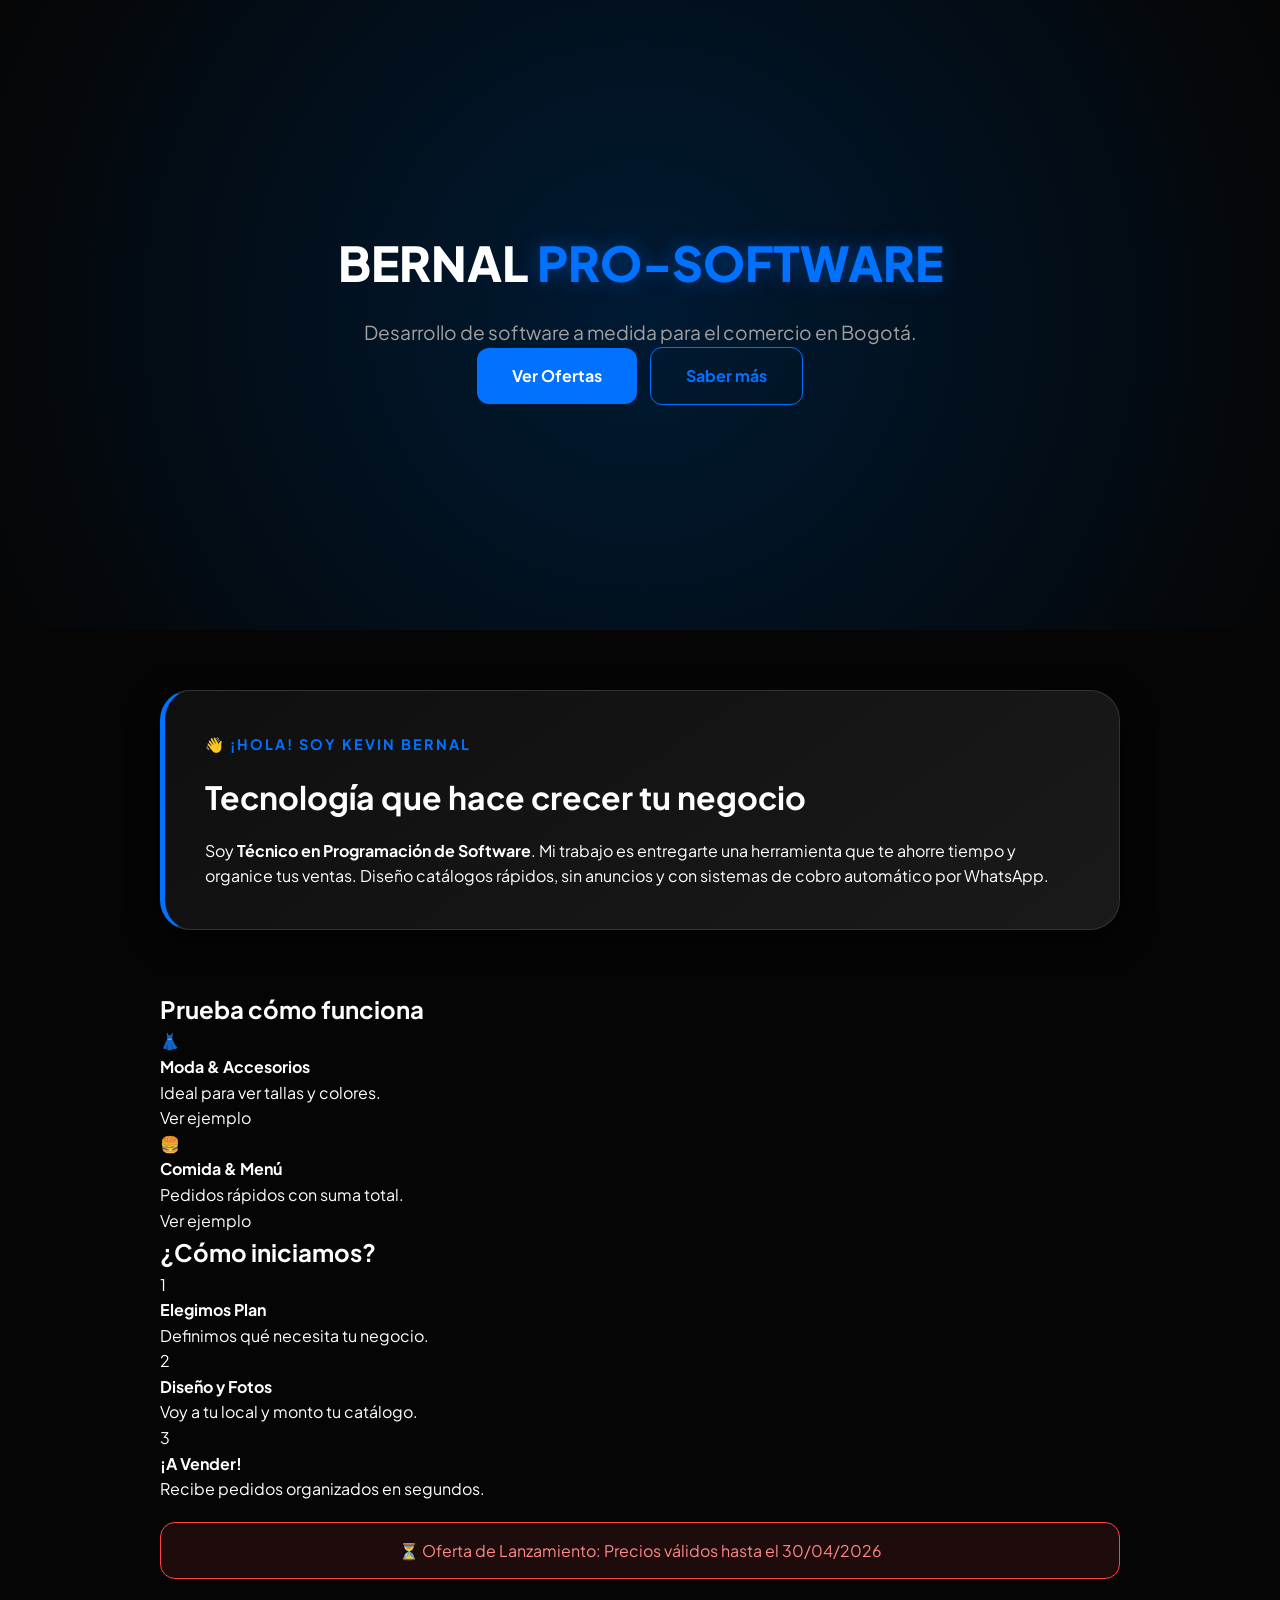
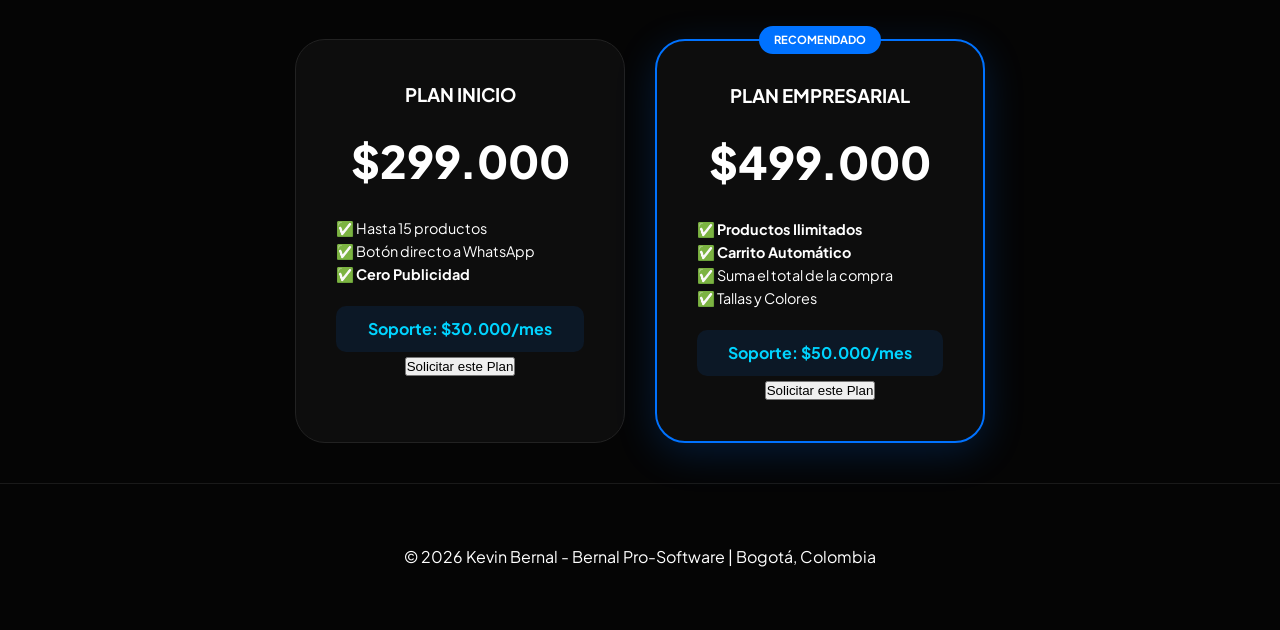
==== index.html @ 5068b63e "Update index.html" ====
<!DOCTYPE html>
<html lang="es">
<head>
    <meta charset="UTF-8">
    <meta name="viewport" content="width=device-width, initial-scale=1.0">
    <title>Bernal Pro-Software | Catálogos Digitales Profesionales</title>
    <link rel="stylesheet" href="style.css">
    <link href="https://fonts.googleapis.com/css2?family=Plus+Jakarta+Sans:wght@400;600;800&display=swap" rel="stylesheet">
</head>
<body>

    <header>
        <div class="container">
            <h1 class="logo">BERNAL <span>PRO-SOFTWARE</span></h1>
            <p class="tagline">Desarrollo de software a medida para el comercio en Bogotá.</p>
            <div class="hero-btns">
                <a href="#planes" class="btn-primary">Ver Ofertas</a>
                <a href="#perfil-profesional" class="btn-secondary">Saber más</a>
            </div>
        </div>
    </header>

    <section id="perfil-profesional">
        <div class="container">
            <div class="perfil-card">
                <div class="perfil-info">
                    <span class="saludo">👋 ¡Hola! Soy Kevin Bernal</span>
                    <h2>Tecnología que hace crecer tu negocio</h2>
                    <p>Soy <strong>Técnico en Programación de Software</strong>. Mi trabajo es entregarte una herramienta que te ahorre tiempo y organice tus ventas. Diseño catálogos rápidos, sin anuncios y con sistemas de cobro automático por WhatsApp.</p>
                </div>
            </div>
        </div>
    </section>

    <section id="demos">
        <div class="container">
            <h2 class="titulo-seccion">Prueba cómo funciona</h2>
            <div class="grid-demos">
                <div class="demo-card">
                    <div class="demo-img">👗</div>
                    <h4>Moda & Accesorios</h4>
                    <p>Ideal para ver tallas y colores.</p>
                    <span class="btn-demo">Ver ejemplo</span>
                </div>
                <div class="demo-card">
                    <div class="demo-img">🍔</div>
                    <h4>Comida & Menú</h4>
                    <p>Pedidos rápidos con suma total.</p>
                    <span class="btn-demo">Ver ejemplo</span>
                </div>
            </div>
        </div>
    </section>

    <section id="proceso">
        <div class="container">
            <h2 class="titulo-seccion">¿Cómo iniciamos?</h2>
            <div class="pasos-container">
                <div class="paso">
                    <span class="num">1</span>
                    <h4>Elegimos Plan</h4>
                    <p>Definimos qué necesita tu negocio.</p>
                </div>
                <div class="paso">
                    <span class="num">2</span>
                    <h4>Diseño y Fotos</h4>
                    <p>Voy a tu local y monto tu catálogo.</p>
                </div>
                <div class="paso">
                    <span class="num">3</span>
                    <h4>¡A Vender!</h4>
                    <p>Recibe pedidos organizados en segundos.</p>
                </div>
            </div>
        </div>
    </section>

    <section id="planes">
        <div class="container">
            <div class="banner-urgencia">⏳ Oferta de Lanzamiento: Precios válidos hasta el 30/04/2026</div>
            <div class="grid-precios">
                <div class="card-precio">
                    <h3>PLAN INICIO</h3>
                    <div class="monto">$299.000</div>
                    <ul class="check-list">
                        <li>✅ Hasta 15 productos</li>
                        <li>✅ Botón directo a WhatsApp</li>
                        <li>✅ <b>Cero Publicidad</b></li>
                    </ul>
                    <div class="mantenimiento">Soporte: $30.000/mes</div>
                    <button class="btn-comprar" onclick="abrirModal('PLAN INICIO')">Solicitar este Plan</button>
                </div>

                <div class="card-precio destacado">
                    <div class="tag-pro">RECOMENDADO</div>
                    <h3>PLAN EMPRESARIAL</h3>
                    <div class="monto">$499.000</div>
                    <ul class="check-list">
                        <li>✅ <b>Productos Ilimitados</b></li>
                        <li>✅ <b>Carrito Automático</b></li>
                        <li>✅ Suma el total de la compra</li>
                        <li>✅ Tallas y Colores</li>
                    </ul>
                    <div class="mantenimiento">Soporte: $50.000/mes</div>
                    <button class="btn-comprar" onclick="abrirModal('PLAN EMPRESARIAL')">Solicitar este Plan</button>
                </div>
            </div>
        </div>
    </section>

    <div id="modalContacto" class="modal">
        <div class="modal-content">
            <span class="close" onclick="cerrarModal()">&times;</span>
            <h3>¡Excelente elección!</h3>
            <p>Déjanos tu nombre para saludarte:</p>
            <input type="text" id="nombreCliente" placeholder="Tu nombre" required>
            <input type="hidden" id="planElegido">
            <button class="btn-enviar" onclick="enviarWhatsApp()">Hablar con Kevin ✅</button>
        </div>
    </div>

    <footer>
        <div class="container">
            <p>© 2026 Kevin Bernal - Bernal Pro-Software | Bogotá, Colombia</p>
        </div>
    </footer>

    <script src="script.js"></script>
</body>
</html>
---- style.css ----
:root {
    --negro: #050505;
    --gris-fondo: #0d0d0d;
    --azul-pro: #0072ff;
    --azul-brillo: #00d4ff;
    --verde-ws: #25D366;
    --blanco: #ffffff;
    --gris-txt: #a0a0a0;
}

* { margin: 0; padding: 0; box-sizing: border-box; scroll-behavior: smooth; }
body { font-family: 'Plus Jakarta Sans', sans-serif; background: var(--negro); color: var(--blanco); line-height: 1.6; }
.container { max-width: 1000px; margin: 0 auto; padding: 0 20px; }

header { height: 70vh; display: flex; align-items: center; justify-content: center; text-align: center; background: radial-gradient(circle at center, #001a33 0%, #050505 100%); }
.logo { font-size: 3rem; font-weight: 800; }
.logo span { color: var(--azul-pro); text-shadow: 0 0 20px rgba(0, 114, 255, 0.4); }
.tagline { font-size: 1.2rem; color: var(--gris-txt); margin-top: 15px; }

/* SECCIÓN PERFIL PERSONAL */
#perfil-profesional { padding: 60px 0; }
.perfil-card { 
    background: linear-gradient(145deg, #0f0f0f, #1a1a1a);
    padding: 40px;
    border-radius: 30px;
    border: 1px solid #333;
    box-shadow: 0 10px 30px rgba(0,0,0,0.5);
    border-left: 5px solid var(--azul-pro);
}
.saludo { color: var(--azul-pro); font-weight: bold; font-size: 0.9rem; letter-spacing: 2px; text-transform: uppercase; }
.perfil-info h2 { font-size: 2rem; margin: 15px 0; }
.p-destacado { margin-top: 20px; color: var(--azul-brillo); font-weight: 600; }

/* BANNER URGENCIA */
.banner-urgencia { background: rgba(255, 68, 68, 0.1); border: 1px solid #ff4444; padding: 15px; border-radius: 15px; text-align: center; color: #ff8888; margin: 20px 0; }

/* BOTONES Y PLANES */
.btn-primary { background: var(--azul-pro); color: white; padding: 15px 35px; border-radius: 12px; text-decoration: none; font-weight: bold; display: inline-block; transition: 0.3s; }
.btn-secondary { border: 1px solid var(--azul-pro); color: var(--azul-pro); padding: 15px 35px; border-radius: 12px; text-decoration: none; font-weight: bold; display: inline-block; transition: 0.3s; margin-left: 10px; }

.grid-precios { display: flex; flex-wrap: wrap; justify-content: center; gap: 30px; padding: 40px 0; }
.card-precio { background: var(--gris-fondo); padding: 40px; border-radius: 30px; width: 330px; border: 1px solid #222; text-align: center; position: relative; }
.destacado { border: 2px solid var(--azul-pro); box-shadow: 0 10px 40px rgba(0, 114, 255, 0.2); transform: scale(1.05); }
.tag-pro { position: absolute; top: -15px; left: 50%; transform: translateX(-50%); background: var(--azul-pro); padding: 5px 15px; border-radius: 20px; font-weight: bold; font-size: 0.7rem; }
.monto { font-size: 2.8rem; font-weight: 800; margin: 15px 0; }
.check-list { list-style: none; text-align: left; margin: 20px 0; font-size: 0.9rem; }
.mantenimiento { background: rgba(0, 114, 255, 0.1); padding: 10px; border-radius: 10px; color: var(--azul-brillo); font-weight: bold; }

/* MODAL */
.modal { display: none; position: fixed; z-index: 999; left: 0; top: 0; width: 100%; height: 100%; background: rgba(0,0,0,0.9); backdrop-filter: blur(5px); }
.modal-content { background: #111; margin: 15% auto; padding: 35px; border: 1px solid var(--azul-pro); border-radius: 25px; width: 90%; max-width: 400px; text-align: center; position: relative; }
.close { position: absolute; right: 20px; top: 10px; font-size: 28px; color: #555; cursor: pointer; }
#nombreCliente { width: 100%; padding: 15px; margin: 20px 0; border-radius: 10px; border: 1px solid #333; background: #000; color: #fff; }
.btn-enviar { background: var(--verde-ws); color: white; border: none; padding: 15px; border-radius: 10px; font-weight: bold; width: 100%; cursor: pointer; }

/* OTROS */
.foto-box { background: #111; padding: 40px; border-radius: 30px; border: 1px solid var(--verde-ws); text-align: center; }
.precio-foto strong { color: var(--verde-ws); font-size: 2rem; }
footer { padding: 60px 0; text-align: center; border-top: 1px solid #1a1a1a; }
.copy { margin-top: 20px; color: #333; font-size: 0.8rem; }

@media (max-width: 768px) { .grid-precios { flex-direction: column; } .btn-secondary { margin-left: 0; margin-top: 10px; } }
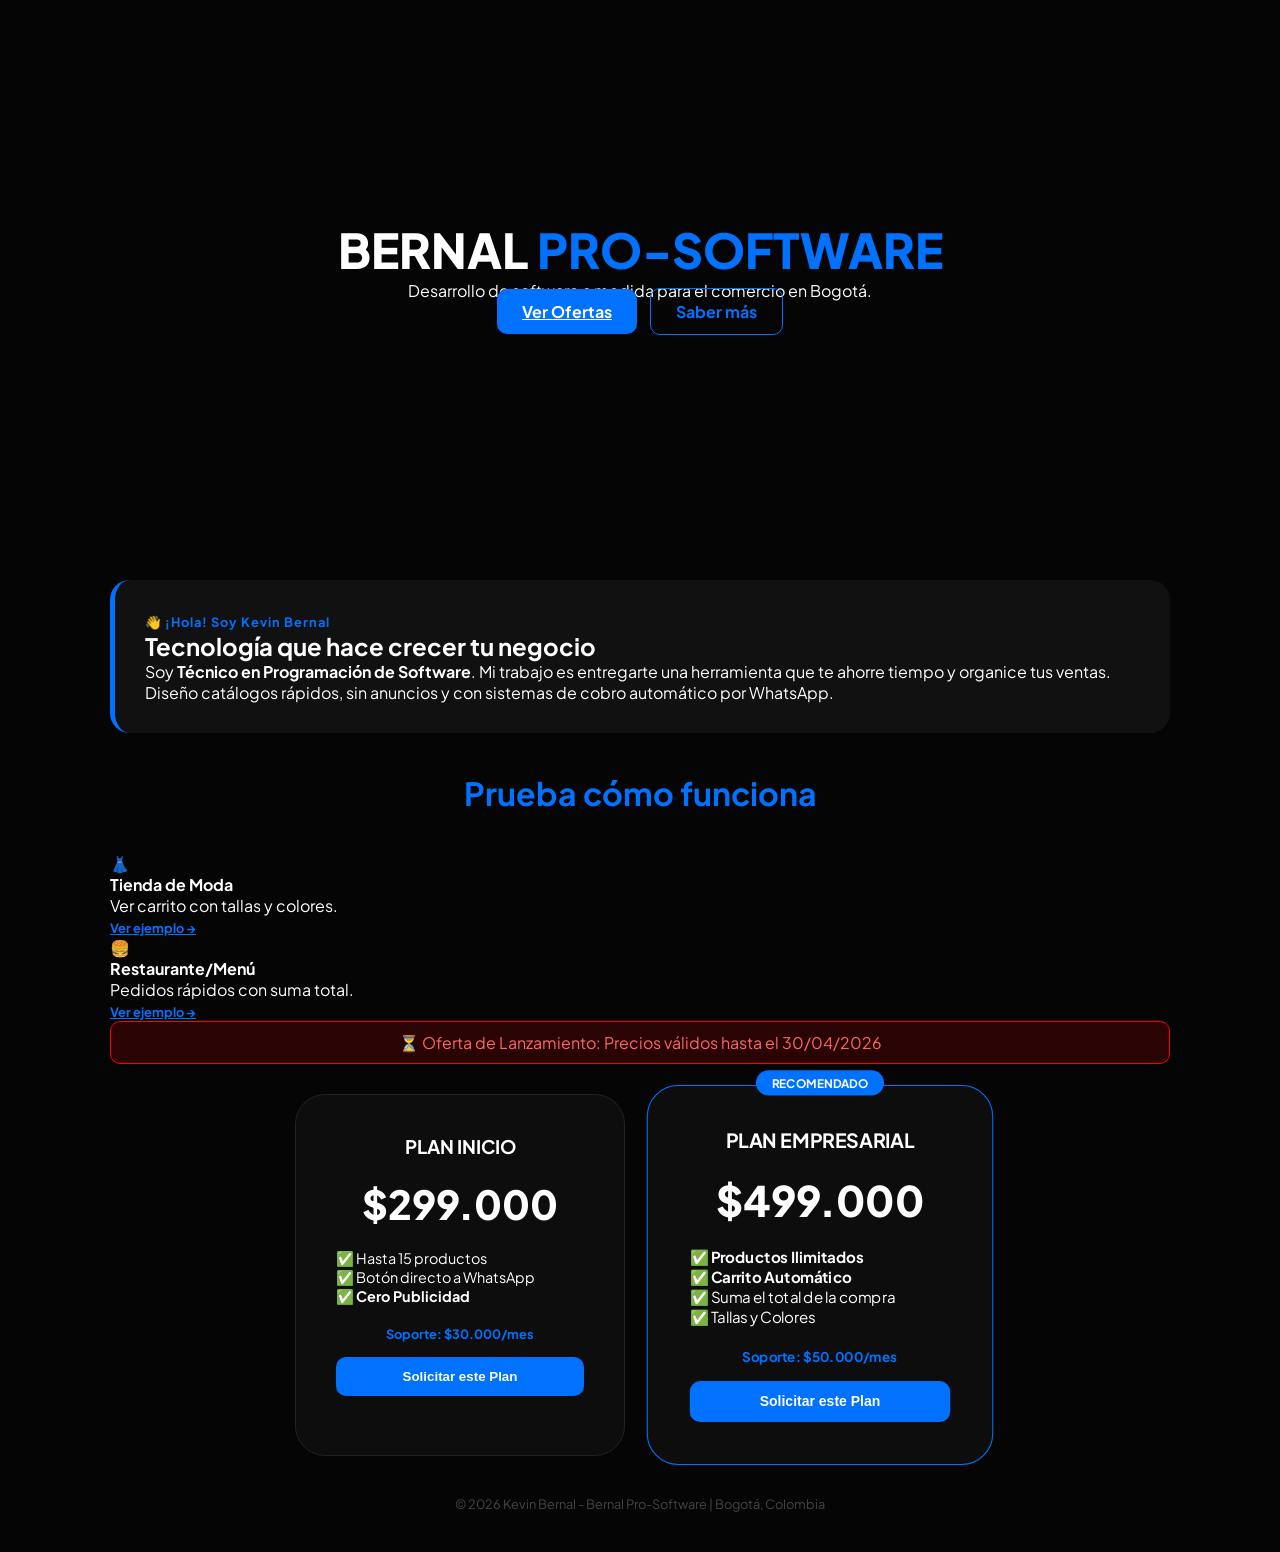
==== commit 854f9e6e: "Update index.html" ====
--- a/index.html
+++ b/index.html
@@ -32,44 +32,21 @@
         </div>
     </section>
 
-    <section id="demos">
+    <section id="ejemplos">
         <div class="container">
             <h2 class="titulo-seccion">Prueba cómo funciona</h2>
-            <div class="grid-demos">
-                <div class="demo-card">
-                    <div class="demo-img">👗</div>
-                    <h4>Moda & Accesorios</h4>
-                    <p>Ideal para ver tallas y colores.</p>
-                    <span class="btn-demo">Ver ejemplo</span>
+            <div class="grid-ejemplos">
+                <div class="ejemplo-card">
+                    <div class="ejemplo-icono">👗</div>
+                    <h4>Tienda de Moda</h4>
+                    <p>Ver carrito con tallas y colores.</p>
+                    <a href="#" class="btn-demo">Ver ejemplo →</a>
                 </div>
-                <div class="demo-card">
-                    <div class="demo-img">🍔</div>
-                    <h4>Comida & Menú</h4>
+                <div class="ejemplo-card">
+                    <div class="ejemplo-icono">🍔</div>
+                    <h4>Restaurante/Menú</h4>
                     <p>Pedidos rápidos con suma total.</p>
-                    <span class="btn-demo">Ver ejemplo</span>
-                </div>
-            </div>
-        </div>
-    </section>
-
-    <section id="proceso">
-        <div class="container">
-            <h2 class="titulo-seccion">¿Cómo iniciamos?</h2>
-            <div class="pasos-container">
-                <div class="paso">
-                    <span class="num">1</span>
-                    <h4>Elegimos Plan</h4>
-                    <p>Definimos qué necesita tu negocio.</p>
-                </div>
-                <div class="paso">
-                    <span class="num">2</span>
-                    <h4>Diseño y Fotos</h4>
-                    <p>Voy a tu local y monto tu catálogo.</p>
-                </div>
-                <div class="paso">
-                    <span class="num">3</span>
-                    <h4>¡A Vender!</h4>
-                    <p>Recibe pedidos organizados en segundos.</p>
+                    <a href="#" class="btn-demo">Ver ejemplo →</a>
                 </div>
             </div>
         </div>
@@ -79,6 +56,7 @@
         <div class="container">
             <div class="banner-urgencia">⏳ Oferta de Lanzamiento: Precios válidos hasta el 30/04/2026</div>
             <div class="grid-precios">
+                
                 <div class="card-precio">
                     <h3>PLAN INICIO</h3>
                     <div class="monto">$299.000</div>
@@ -104,6 +82,7 @@
                     <div class="mantenimiento">Soporte: $50.000/mes</div>
                     <button class="btn-comprar" onclick="abrirModal('PLAN EMPRESARIAL')">Solicitar este Plan</button>
                 </div>
+
             </div>
         </div>
     </section>
--- a/style.css
+++ b/style.css
@@ -1,62 +1,55 @@
 :root {
     --negro: #050505;
-    --gris-fondo: #0d0d0d;
-    --azul-pro: #0072ff;
-    --azul-brillo: #00d4ff;
-    --verde-ws: #25D366;
+    --gris: #0d0d0d;
+    --azul: #0072ff;
+    --verde: #25D366;
     --blanco: #ffffff;
-    --gris-txt: #a0a0a0;
+    --gris-txt: #888;
 }
 
 * { margin: 0; padding: 0; box-sizing: border-box; scroll-behavior: smooth; }
-body { font-family: 'Plus Jakarta Sans', sans-serif; background: var(--negro); color: var(--blanco); line-height: 1.6; }
-.container { max-width: 1000px; margin: 0 auto; padding: 0 20px; }
+body { font-family: 'Plus Jakarta Sans', sans-serif; background: var(--negro); color: var(--blanco); }
+.container { max-width: 1100px; margin: 0 auto; padding: 0 20px; }
 
-header { height: 70vh; display: flex; align-items: center; justify-content: center; text-align: center; background: radial-gradient(circle at center, #001a33 0%, #050505 100%); }
+header { height: 60vh; display: flex; align-items: center; justify-content: center; text-align: center; }
 .logo { font-size: 3rem; font-weight: 800; }
-.logo span { color: var(--azul-pro); text-shadow: 0 0 20px rgba(0, 114, 255, 0.4); }
-.tagline { font-size: 1.2rem; color: var(--gris-txt); margin-top: 15px; }
+.logo span { color: var(--azul); }
 
-/* SECCIÓN PERFIL PERSONAL */
-#perfil-profesional { padding: 60px 0; }
-.perfil-card { 
-    background: linear-gradient(145deg, #0f0f0f, #1a1a1a);
-    padding: 40px;
-    border-radius: 30px;
-    border: 1px solid #333;
-    box-shadow: 0 10px 30px rgba(0,0,0,0.5);
-    border-left: 5px solid var(--azul-pro);
-}
-.saludo { color: var(--azul-pro); font-weight: bold; font-size: 0.9rem; letter-spacing: 2px; text-transform: uppercase; }
-.perfil-info h2 { font-size: 2rem; margin: 15px 0; }
-.p-destacado { margin-top: 20px; color: var(--azul-brillo); font-weight: 600; }
+/* PERFIL */
+#perfil-profesional { padding: 40px 0; }
+.perfil-card { background: #111; padding: 30px; border-radius: 20px; border-left: 5px solid var(--azul); }
+.saludo { color: var(--azul); font-weight: bold; font-size: 0.8rem; letter-spacing: 1px; }
 
-/* BANNER URGENCIA */
-.banner-urgencia { background: rgba(255, 68, 68, 0.1); border: 1px solid #ff4444; padding: 15px; border-radius: 15px; text-align: center; color: #ff8888; margin: 20px 0; }
+/* DEMOS Y PROCESO */
+#demos, #proceso { padding: 60px 0; }
+.titulo-seccion { text-align: center; margin-bottom: 40px; color: var(--azul); font-size: 2rem; }
+.grid-demos { display: flex; justify-content: center; gap: 20px; flex-wrap: wrap; }
+.demo-card { background: var(--gris); padding: 30px; border-radius: 20px; width: 280px; text-align: center; border: 1px solid #222; }
+.btn-demo { color: var(--azul); font-size: 0.8rem; font-weight: bold; text-decoration: underline; cursor: pointer; }
 
-/* BOTONES Y PLANES */
-.btn-primary { background: var(--azul-pro); color: white; padding: 15px 35px; border-radius: 12px; text-decoration: none; font-weight: bold; display: inline-block; transition: 0.3s; }
-.btn-secondary { border: 1px solid var(--azul-pro); color: var(--azul-pro); padding: 15px 35px; border-radius: 12px; text-decoration: none; font-weight: bold; display: inline-block; transition: 0.3s; margin-left: 10px; }
+.pasos-container { display: flex; justify-content: space-between; gap: 20px; flex-wrap: wrap; }
+.paso { text-align: center; width: 30%; min-width: 250px; }
+.num { background: var(--azul); width: 40px; height: 40px; display: inline-flex; align-items: center; justify-content: center; border-radius: 50%; margin-bottom: 15px; font-weight: bold; }
 
-.grid-precios { display: flex; flex-wrap: wrap; justify-content: center; gap: 30px; padding: 40px 0; }
-.card-precio { background: var(--gris-fondo); padding: 40px; border-radius: 30px; width: 330px; border: 1px solid #222; text-align: center; position: relative; }
-.destacado { border: 2px solid var(--azul-pro); box-shadow: 0 10px 40px rgba(0, 114, 255, 0.2); transform: scale(1.05); }
-.tag-pro { position: absolute; top: -15px; left: 50%; transform: translateX(-50%); background: var(--azul-pro); padding: 5px 15px; border-radius: 20px; font-weight: bold; font-size: 0.7rem; }
-.monto { font-size: 2.8rem; font-weight: 800; margin: 15px 0; }
+/* PLANES */
+.banner-urgencia { background: rgba(255, 0, 0, 0.15); color: #ff6666; text-align: center; padding: 10px; border-radius: 10px; margin-bottom: 30px; border: 1px solid #ff0000; }
+.grid-precios { display: flex; justify-content: center; gap: 30px; flex-wrap: wrap; }
+.card-precio { background: var(--gris); padding: 40px; border-radius: 30px; width: 330px; text-align: center; border: 1px solid #222; position: relative; }
+.destacado { border-color: var(--azul); transform: scale(1.05); }
+.tag-pro { position: absolute; top: -15px; left: 50%; transform: translateX(-50%); background: var(--azul); padding: 5px 15px; border-radius: 20px; font-size: 0.7rem; font-weight: bold; }
+.monto { font-size: 2.5rem; font-weight: 800; margin: 20px 0; }
 .check-list { list-style: none; text-align: left; margin: 20px 0; font-size: 0.9rem; }
-.mantenimiento { background: rgba(0, 114, 255, 0.1); padding: 10px; border-radius: 10px; color: var(--azul-brillo); font-weight: bold; }
+.mantenimiento { color: var(--azul); font-weight: bold; font-size: 0.8rem; }
 
 /* MODAL */
-.modal { display: none; position: fixed; z-index: 999; left: 0; top: 0; width: 100%; height: 100%; background: rgba(0,0,0,0.9); backdrop-filter: blur(5px); }
-.modal-content { background: #111; margin: 15% auto; padding: 35px; border: 1px solid var(--azul-pro); border-radius: 25px; width: 90%; max-width: 400px; text-align: center; position: relative; }
-.close { position: absolute; right: 20px; top: 10px; font-size: 28px; color: #555; cursor: pointer; }
-#nombreCliente { width: 100%; padding: 15px; margin: 20px 0; border-radius: 10px; border: 1px solid #333; background: #000; color: #fff; }
-.btn-enviar { background: var(--verde-ws); color: white; border: none; padding: 15px; border-radius: 10px; font-weight: bold; width: 100%; cursor: pointer; }
+.modal { display: none; position: fixed; z-index: 1000; left: 0; top: 0; width: 100%; height: 100%; background: rgba(0,0,0,0.8); backdrop-filter: blur(5px); }
+.modal-content { background: #111; margin: 15% auto; padding: 30px; border-radius: 20px; border: 1px solid var(--azul); max-width: 400px; text-align: center; position: relative; }
+.close { position: absolute; right: 20px; top: 10px; font-size: 25px; cursor: pointer; }
+#nombreCliente { width: 100%; padding: 12px; margin: 20px 0; border-radius: 10px; border: 1px solid #333; background: #000; color: #fff; }
+.btn-enviar, .btn-comprar, .btn-primary { background: var(--azul); color: white; border: none; padding: 12px 25px; border-radius: 10px; font-weight: bold; cursor: pointer; transition: 0.3s; }
+.btn-enviar { background: var(--verde); width: 100%; }
+.btn-comprar { width: 100%; margin-top: 15px; }
+.btn-secondary { border: 1px solid var(--azul); color: var(--azul); padding: 12px 25px; border-radius: 10px; text-decoration: none; font-weight: bold; margin-left: 10px; }
 
-/* OTROS */
-.foto-box { background: #111; padding: 40px; border-radius: 30px; border: 1px solid var(--verde-ws); text-align: center; }
-.precio-foto strong { color: var(--verde-ws); font-size: 2rem; }
-footer { padding: 60px 0; text-align: center; border-top: 1px solid #1a1a1a; }
-.copy { margin-top: 20px; color: #333; font-size: 0.8rem; }
-
-@media (max-width: 768px) { .grid-precios { flex-direction: column; } .btn-secondary { margin-left: 0; margin-top: 10px; } }
+footer { padding: 40px 0; text-align: center; color: #444; font-size: 0.8rem; }
+@media (max-width: 768px) { .paso { width: 100%; } .destacado { transform: none; } }
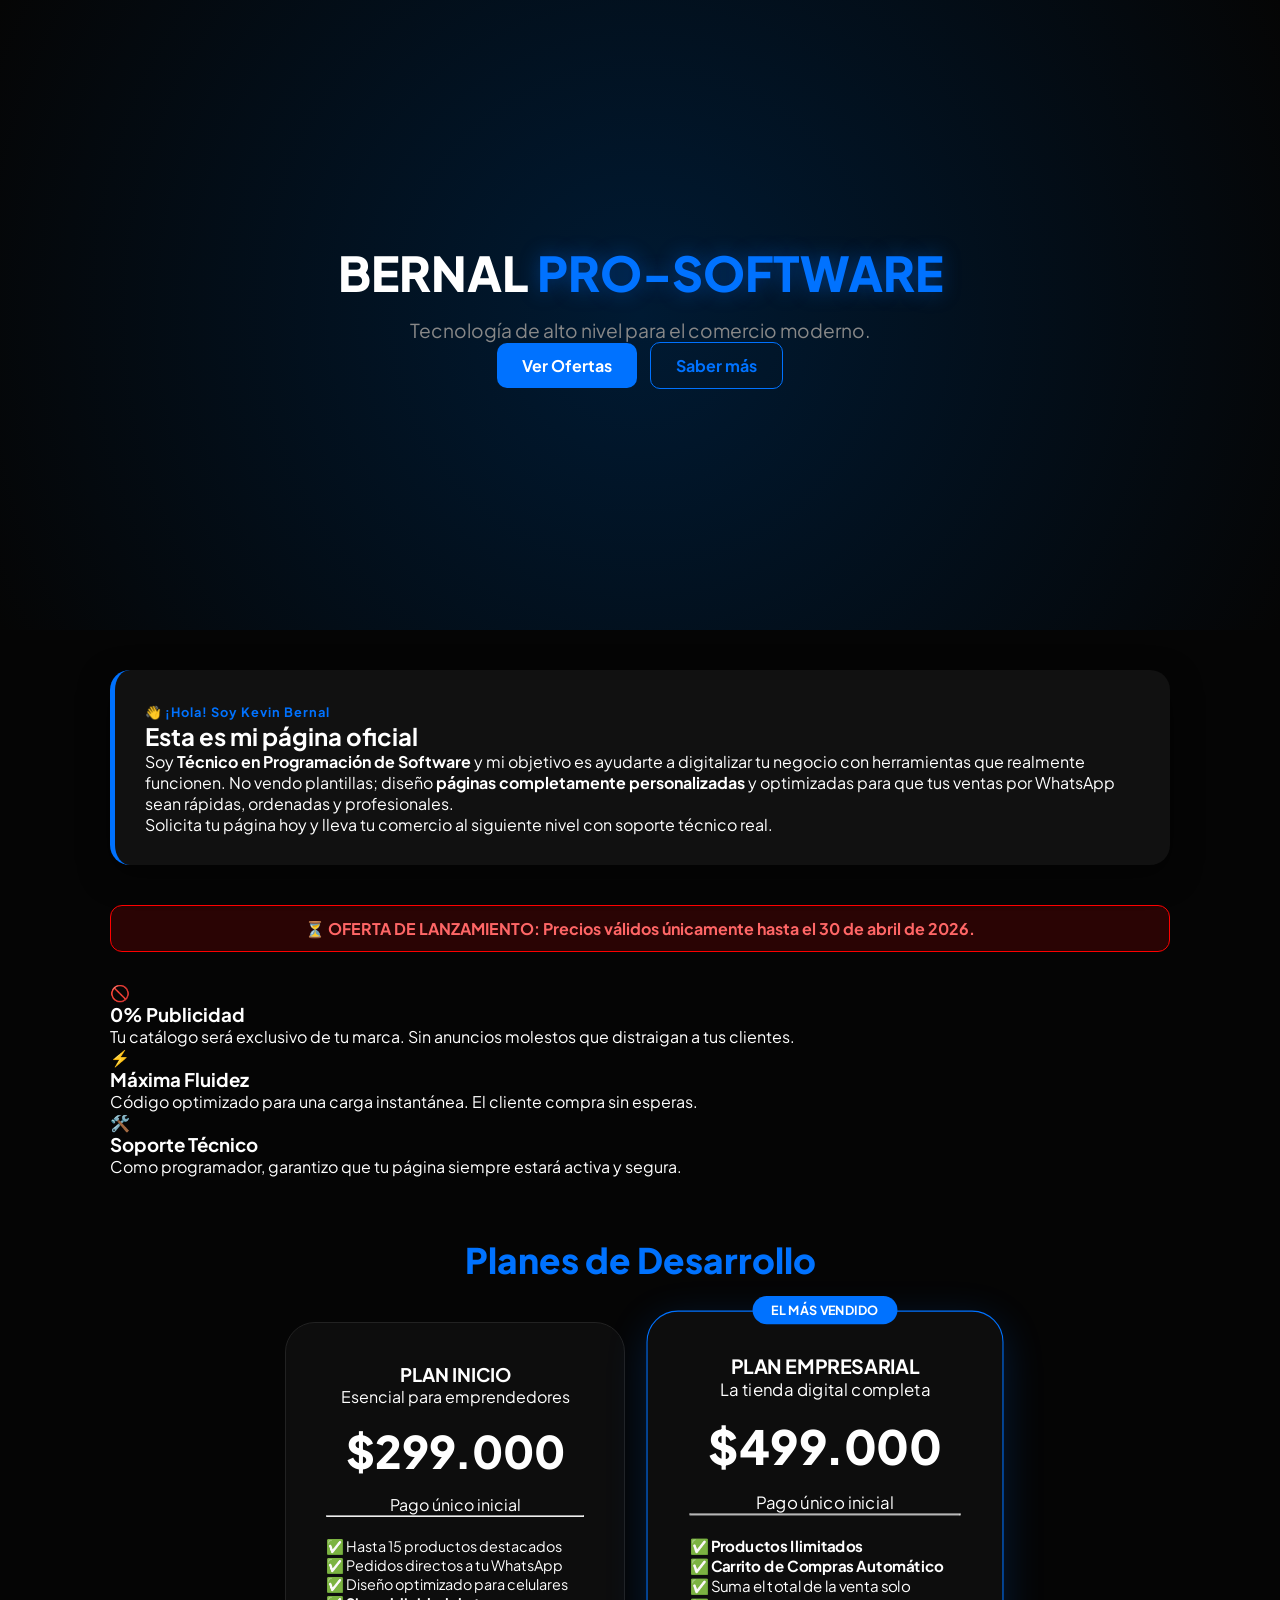
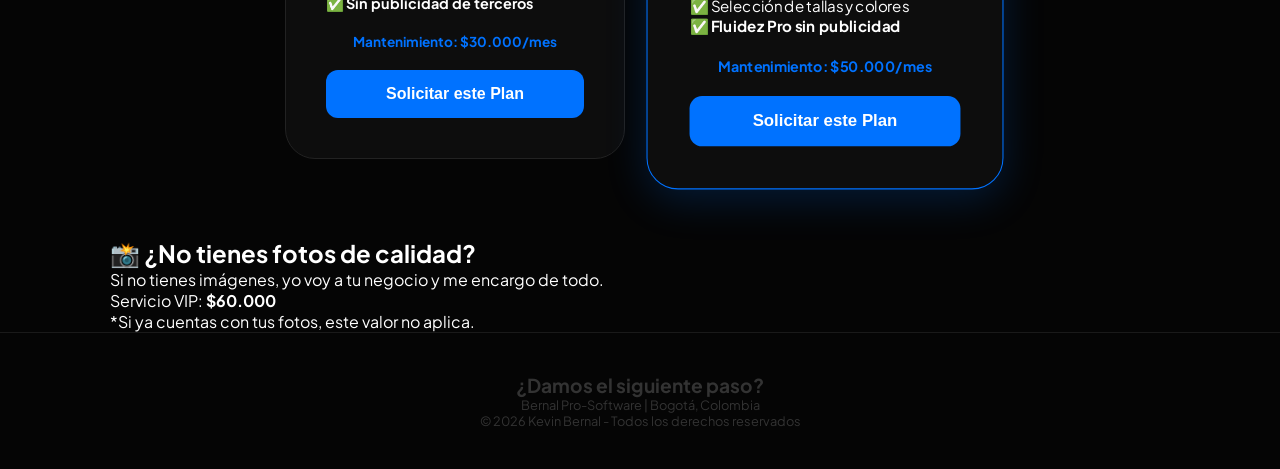
==== commit 7a840ad2: "Update index.html" ====
--- a/index.html
+++ b/index.html
@@ -12,10 +12,10 @@
     <header>
         <div class="container">
             <h1 class="logo">BERNAL <span>PRO-SOFTWARE</span></h1>
-            <p class="tagline">Desarrollo de software a medida para el comercio en Bogotá.</p>
+            <p class="tagline">Tecnología de alto nivel para el comercio moderno.</p>
             <div class="hero-btns">
                 <a href="#planes" class="btn-primary">Ver Ofertas</a>
-                <a href="#perfil-profesional" class="btn-secondary">Saber más</a>
+                <a href="#contacto" class="btn-secondary">Saber más</a>
             </div>
         </div>
     </header>
@@ -25,28 +25,39 @@
             <div class="perfil-card">
                 <div class="perfil-info">
                     <span class="saludo">👋 ¡Hola! Soy Kevin Bernal</span>
-                    <h2>Tecnología que hace crecer tu negocio</h2>
-                    <p>Soy <strong>Técnico en Programación de Software</strong>. Mi trabajo es entregarte una herramienta que te ahorre tiempo y organice tus ventas. Diseño catálogos rápidos, sin anuncios y con sistemas de cobro automático por WhatsApp.</p>
+                    <h2>Esta es mi página oficial</h2>
+                    <p>Soy <strong>Técnico en Programación de Software</strong> y mi objetivo es ayudarte a digitalizar tu negocio con herramientas que realmente funcionen. No vendo plantillas; diseño <strong>páginas completamente personalizadas</strong> y optimizadas para que tus ventas por WhatsApp sean rápidas, ordenadas y profesionales.</p>
+                    <p class="p-destacado">Solicita tu página hoy y lleva tu comercio al siguiente nivel con soporte técnico real.</p>
                 </div>
             </div>
         </div>
     </section>
 
-    <section id="ejemplos">
+    <section id="lanzamiento-aviso">
         <div class="container">
-            <h2 class="titulo-seccion">Prueba cómo funciona</h2>
-            <div class="grid-ejemplos">
-                <div class="ejemplo-card">
-                    <div class="ejemplo-icono">👗</div>
-                    <h4>Tienda de Moda</h4>
-                    <p>Ver carrito con tallas y colores.</p>
-                    <a href="#" class="btn-demo">Ver ejemplo →</a>
+            <div class="banner-urgencia">
+                <span class="reloj">⏳</span> <strong>OFERTA DE LANZAMIENTO:</strong> Precios válidos únicamente hasta el <strong>30 de abril de 2026</strong>.
+            </div>
+        </div>
+    </section>
+
+    <section id="ventajas">
+        <div class="container">
+            <div class="grid-ventajas">
+                <div class="v-card">
+                    <span class="v-icon">🚫</span>
+                    <h3>0% Publicidad</h3>
+                    <p>Tu catálogo será exclusivo de tu marca. Sin anuncios molestos que distraigan a tus clientes.</p>
                 </div>
-                <div class="ejemplo-card">
-                    <div class="ejemplo-icono">🍔</div>
-                    <h4>Restaurante/Menú</h4>
-                    <p>Pedidos rápidos con suma total.</p>
-                    <a href="#" class="btn-demo">Ver ejemplo →</a>
+                <div class="v-card">
+                    <span class="v-icon">⚡</span>
+                    <h3>Máxima Fluidez</h3>
+                    <p>Código optimizado para una carga instantánea. El cliente compra sin esperas.</p>
+                </div>
+                <div class="v-card">
+                    <span class="v-icon">🛠️</span>
+                    <h3>Soporte Técnico</h3>
+                    <p>Como programador, garantizo que tu página siempre estará activa y segura.</p>
                 </div>
             </div>
         </div>
@@ -54,32 +65,40 @@
 
     <section id="planes">
         <div class="container">
-            <div class="banner-urgencia">⏳ Oferta de Lanzamiento: Precios válidos hasta el 30/04/2026</div>
+            <h2 class="titulo-seccion">Planes de Desarrollo</h2>
             <div class="grid-precios">
                 
                 <div class="card-precio">
                     <h3>PLAN INICIO</h3>
+                    <p class="sub-titulo">Esencial para emprendedores</p>
                     <div class="monto">$299.000</div>
+                    <p class="pago-unico">Pago único inicial</p>
+                    <hr>
                     <ul class="check-list">
-                        <li>✅ Hasta 15 productos</li>
-                        <li>✅ Botón directo a WhatsApp</li>
-                        <li>✅ <b>Cero Publicidad</b></li>
+                        <li>✅ Hasta 15 productos destacados</li>
+                        <li>✅ Pedidos directos a tu WhatsApp</li>
+                        <li>✅ Diseño optimizado para celulares</li>
+                        <li>✅ <b>Sin publicidad de terceros</b></li>
                     </ul>
-                    <div class="mantenimiento">Soporte: $30.000/mes</div>
+                    <div class="mantenimiento">Mantenimiento: $30.000/mes</div>
                     <button class="btn-comprar" onclick="abrirModal('PLAN INICIO')">Solicitar este Plan</button>
                 </div>
 
                 <div class="card-precio destacado">
-                    <div class="tag-pro">RECOMENDADO</div>
+                    <div class="tag-pro">EL MÁS VENDIDO</div>
                     <h3>PLAN EMPRESARIAL</h3>
+                    <p class="sub-titulo">La tienda digital completa</p>
                     <div class="monto">$499.000</div>
+                    <p class="pago-unico">Pago único inicial</p>
+                    <hr>
                     <ul class="check-list">
                         <li>✅ <b>Productos Ilimitados</b></li>
-                        <li>✅ <b>Carrito Automático</b></li>
-                        <li>✅ Suma el total de la compra</li>
-                        <li>✅ Tallas y Colores</li>
+                        <li>✅ <b>Carrito de Compras Automático</b></li>
+                        <li>✅ Suma el total de la venta solo</li>
+                        <li>✅ Selección de tallas y colores</li>
+                        <li>✅ <b>Fluidez Pro sin publicidad</b></li>
                     </ul>
-                    <div class="mantenimiento">Soporte: $50.000/mes</div>
+                    <div class="mantenimiento">Mantenimiento: $50.000/mes</div>
                     <button class="btn-comprar" onclick="abrirModal('PLAN EMPRESARIAL')">Solicitar este Plan</button>
                 </div>
 
@@ -90,17 +109,32 @@
     <div id="modalContacto" class="modal">
         <div class="modal-content">
             <span class="close" onclick="cerrarModal()">&times;</span>
-            <h3>¡Excelente elección!</h3>
-            <p>Déjanos tu nombre para saludarte:</p>
-            <input type="text" id="nombreCliente" placeholder="Tu nombre" required>
+            <div class="modal-header">
+                <h3>¡Hola! Soy Kevin</h3>
+                <p>Dime tu nombre para atenderte personalmente:</p>
+            </div>
+            <input type="text" id="nombreCliente" placeholder="Tu nombre completo" required>
             <input type="hidden" id="planElegido">
-            <button class="btn-enviar" onclick="enviarWhatsApp()">Hablar con Kevin ✅</button>
+            <button class="btn-enviar" onclick="enviarWhatsApp()">Continuar al WhatsApp ✅</button>
         </div>
     </div>
 
-    <footer>
+    <section id="fotos">
         <div class="container">
-            <p>© 2026 Kevin Bernal - Bernal Pro-Software | Bogotá, Colombia</p>
+            <div class="foto-box">
+                <h2>📸 ¿No tienes fotos de calidad?</h2>
+                <p>Si no tienes imágenes, yo voy a tu negocio y me encargo de todo.</p>
+                <div class="precio-foto">Servicio VIP: <strong>$60.000</strong></div>
+                <p class="nota-foto">*Si ya cuentas con tus fotos, este valor no aplica.</p>
+            </div>
+        </div>
+    </section>
+
+    <footer id="contacto">
+        <div class="container">
+            <h2>¿Damos el siguiente paso?</h2>
+            <p>Bernal Pro-Software | Bogotá, Colombia</p>
+            <p class="copy">© 2026 Kevin Bernal - Todos los derechos reservados</p>
         </div>
     </footer>
 
--- a/style.css
+++ b/style.css
@@ -1,55 +1,66 @@
 :root {
     --negro: #050505;
-    --gris: #0d0d0d;
-    --azul: #0072ff;
-    --verde: #25D366;
+    --gris-oscuro: #0d0d0d;
+    --azul-pro: #0072ff;
+    --azul-luz: #00d4ff;
+    --verde-ws: #25D366;
     --blanco: #ffffff;
-    --gris-txt: #888;
+    --gris-texto: #888;
 }
 
+/* GENERAL Y SCROLL (RECUPERADO) */
 * { margin: 0; padding: 0; box-sizing: border-box; scroll-behavior: smooth; }
-body { font-family: 'Plus Jakarta Sans', sans-serif; background: var(--negro); color: var(--blanco); }
+body { font-family: 'Plus Jakarta Sans', sans-serif; background: var(--negro); color: var(--blanco); overflow-x: hidden; }
 .container { max-width: 1100px; margin: 0 auto; padding: 0 20px; }
 
-header { height: 60vh; display: flex; align-items: center; justify-content: center; text-align: center; }
+/* CABECERA RADIAL (RECUPERADA) */
+header { height: 70vh; display: flex; align-items: center; justify-content: center; text-align: center; background: radial-gradient(circle at center, #001a33 0%, #050505 100%); }
 .logo { font-size: 3rem; font-weight: 800; }
-.logo span { color: var(--azul); }
+.logo span { color: var(--azul-pro); text-shadow: 0 0 20px rgba(0, 114, 255, 0.4); }
+.tagline { font-size: 1.2rem; color: var(--gris-texto); margin-top: 15px; }
 
-/* PERFIL */
+/* PERFIL CARD (RECUPERADO) */
 #perfil-profesional { padding: 40px 0; }
-.perfil-card { background: #111; padding: 30px; border-radius: 20px; border-left: 5px solid var(--azul); }
-.saludo { color: var(--azul); font-weight: bold; font-size: 0.8rem; letter-spacing: 1px; }
+.perfil-card { background: #111; padding: 30px; border-radius: 20px; border-left: 5px solid var(--azul-pro); box-shadow: 0 10px 30px rgba(0,0,0,0.5); }
+.saludo { color: var(--azul-pro); font-weight: bold; font-size: 0.8rem; letter-spacing: 1px; }
 
-/* DEMOS Y PROCESO */
-#demos, #proceso { padding: 60px 0; }
-.titulo-seccion { text-align: center; margin-bottom: 40px; color: var(--azul); font-size: 2rem; }
-.grid-demos { display: flex; justify-content: center; gap: 20px; flex-wrap: wrap; }
-.demo-card { background: var(--gris); padding: 30px; border-radius: 20px; width: 280px; text-align: center; border: 1px solid #222; }
-.btn-demo { color: var(--azul); font-size: 0.8rem; font-weight: bold; text-decoration: underline; cursor: pointer; }
+/* BOTONES ORIGINALES (RECUPERADOS) */
+.btn-primary, .btn-secondary, .btn-demo-link, .btn-enviar { padding: 12px 25px; border-radius: 10px; font-weight: bold; cursor: pointer; transition: 0.3s; text-decoration: none; display: inline-block; font-size: 1rem; border: none; }
+.btn-primary { background: var(--azul-pro); color: white; }
+.btn-secondary { border: 1px solid var(--azul-pro); color: var(--azul-pro); margin-left: 10px; background: transparent; }
+.btn-primary:hover, .btn-secondary:hover { transform: scale(1.05); box-shadow: 0 0 15px var(--azul-pro); }
 
-.pasos-container { display: flex; justify-content: space-between; gap: 20px; flex-wrap: wrap; }
-.paso { text-align: center; width: 30%; min-width: 250px; }
-.num { background: var(--azul); width: 40px; height: 40px; display: inline-flex; align-items: center; justify-content: center; border-radius: 50%; margin-bottom: 15px; font-weight: bold; }
+/* SECCIÓN NUEVA: EJEMPLOS DEMOS (Diseño que combina) */
+#ejemplos { padding: 60px 0; background: #0a0a0a; border-top: 1px solid #1a1a1a; }
+.titulo-seccion { text-align: center; margin-bottom: 40px; color: var(--azul-pro); font-size: 2.2rem; font-weight: 800; }
+.grid-ejemplos { display: flex; justify-content: center; gap: 25px; flex-wrap: wrap; }
+.ejemplo-card { background: var(--gris-oscuro); padding: 30px; border-radius: 25px; width: 280px; text-align: center; border: 1px solid #222; transition: 0.3s; }
+.ejemplo-card:hover { border-color: var(--azul-pro); transform: translateY(-5px); }
+.ejemplo-icono { font-size: 3rem; margin-bottom: 15px; }
+.btn-demo { color: var(--azul-luz); font-size: 0.9rem; font-weight: bold; text-decoration: none; }
 
-/* PLANES */
-.banner-urgencia { background: rgba(255, 0, 0, 0.15); color: #ff6666; text-align: center; padding: 10px; border-radius: 10px; margin-bottom: 30px; border: 1px solid #ff0000; }
-.grid-precios { display: flex; justify-content: center; gap: 30px; flex-wrap: wrap; }
-.card-precio { background: var(--gris); padding: 40px; border-radius: 30px; width: 330px; text-align: center; border: 1px solid #222; position: relative; }
-.destacado { border-color: var(--azul); transform: scale(1.05); }
-.tag-pro { position: absolute; top: -15px; left: 50%; transform: translateX(-50%); background: var(--azul); padding: 5px 15px; border-radius: 20px; font-size: 0.7rem; font-weight: bold; }
-.monto { font-size: 2.5rem; font-weight: 800; margin: 20px 0; }
+/* PLANES (RECUPERADO EL DISEÑO ANTERIOR) */
+#planes { padding: 60px 0; }
+.banner-urgencia { background: rgba(255, 0, 0, 0.15); color: #ff6666; text-align: center; padding: 12px; border-radius: 12px; margin-bottom: 30px; border: 1px solid #ff0000; font-weight: bold; }
+.grid-precios { display: flex; justify-content: center; gap: 30px; flex-wrap: wrap; align-items: flex-start; }
+.card-precio { background: var(--gris-oscuro); padding: 40px; border-radius: 30px; width: 340px; text-align: center; border: 1px solid #222; position: relative; transition: 0.3s; }
+.destacado { border-color: var(--azul-pro); transform: scale(1.05); box-shadow: 0 10px 40px rgba(0, 114, 255, 0.2); }
+.tag-pro { position: absolute; top: -15px; left: 50%; transform: translateX(-50%); background: var(--azul-pro); padding: 6px 18px; border-radius: 20px; font-size: 0.75rem; font-weight: bold; color: white; }
+.monto { font-size: 2.8rem; font-weight: 800; margin: 15px 0; color: var(--blanco); }
 .check-list { list-style: none; text-align: left; margin: 20px 0; font-size: 0.9rem; }
-.mantenimiento { color: var(--azul); font-weight: bold; font-size: 0.8rem; }
+.mantenimiento { color: var(--azul-pro); font-weight: bold; font-size: 0.85rem; margin-top: 10px; }
+.btn-comprar { width: 100%; margin-top: 20px; background: var(--azul-pro); color: white; border: none; padding: 15px; border-radius: 12px; font-weight: bold; font-size: 1rem; cursor: pointer; }
 
-/* MODAL */
-.modal { display: none; position: fixed; z-index: 1000; left: 0; top: 0; width: 100%; height: 100%; background: rgba(0,0,0,0.8); backdrop-filter: blur(5px); }
-.modal-content { background: #111; margin: 15% auto; padding: 30px; border-radius: 20px; border: 1px solid var(--azul); max-width: 400px; text-align: center; position: relative; }
-.close { position: absolute; right: 20px; top: 10px; font-size: 25px; cursor: pointer; }
-#nombreCliente { width: 100%; padding: 12px; margin: 20px 0; border-radius: 10px; border: 1px solid #333; background: #000; color: #fff; }
-.btn-enviar, .btn-comprar, .btn-primary { background: var(--azul); color: white; border: none; padding: 12px 25px; border-radius: 10px; font-weight: bold; cursor: pointer; transition: 0.3s; }
-.btn-enviar { background: var(--verde); width: 100%; }
-.btn-comprar { width: 100%; margin-top: 15px; }
-.btn-secondary { border: 1px solid var(--azul); color: var(--azul); padding: 12px 25px; border-radius: 10px; text-decoration: none; font-weight: bold; margin-left: 10px; }
+/* MODAL Y FORMULARIO (RECUPERADO) */
+.modal { display: none; position: fixed; z-index: 9999; left: 0; top: 0; width: 100%; height: 100%; background: rgba(0,0,0,0.85); backdrop-filter: blur(5px); }
+.modal-content { background: #111; margin: 12% auto; padding: 35px; border-radius: 25px; border: 1px solid var(--azul-pro); max-width: 420px; text-align: center; position: relative; animation: modalIn 0.3s ease; }
+@keyframes modalIn { from { transform: translateY(-20px); opacity: 0; } to { transform: translateY(0); opacity: 1; } }
+.close { position: absolute; right: 25px; top: 15px; font-size: 28px; color: #555; cursor: pointer; }
+.close:hover { color: white; }
+#nombreCliente { width: 100%; padding: 15px; margin: 20px 0; border-radius: 12px; border: 1px solid #333; background: #000; color: #fff; font-size: 1rem; }
+.btn-enviar { background: var(--verde-ws); color: white; width: 100%; font-size: 1.1rem; }
 
-footer { padding: 40px 0; text-align: center; color: #444; font-size: 0.8rem; }
-@media (max-width: 768px) { .paso { width: 100%; } .destacado { transform: none; } }
+footer { padding: 40px 0; text-align: center; color: #333; font-size: 0.8rem; border-top: 1px solid #1a1a1a; }
+
+/* RESPONSIVE (RECUPERADO) */
+@media (max-width: 768px) { .hero-btns { flex-direction: column; gap: 10px; } .btn-secondary { margin-left: 0; } .grid-precios { flex-direction: column; align-items: center; } .card-precio { width: 100%; } .destacado { transform: none; } }
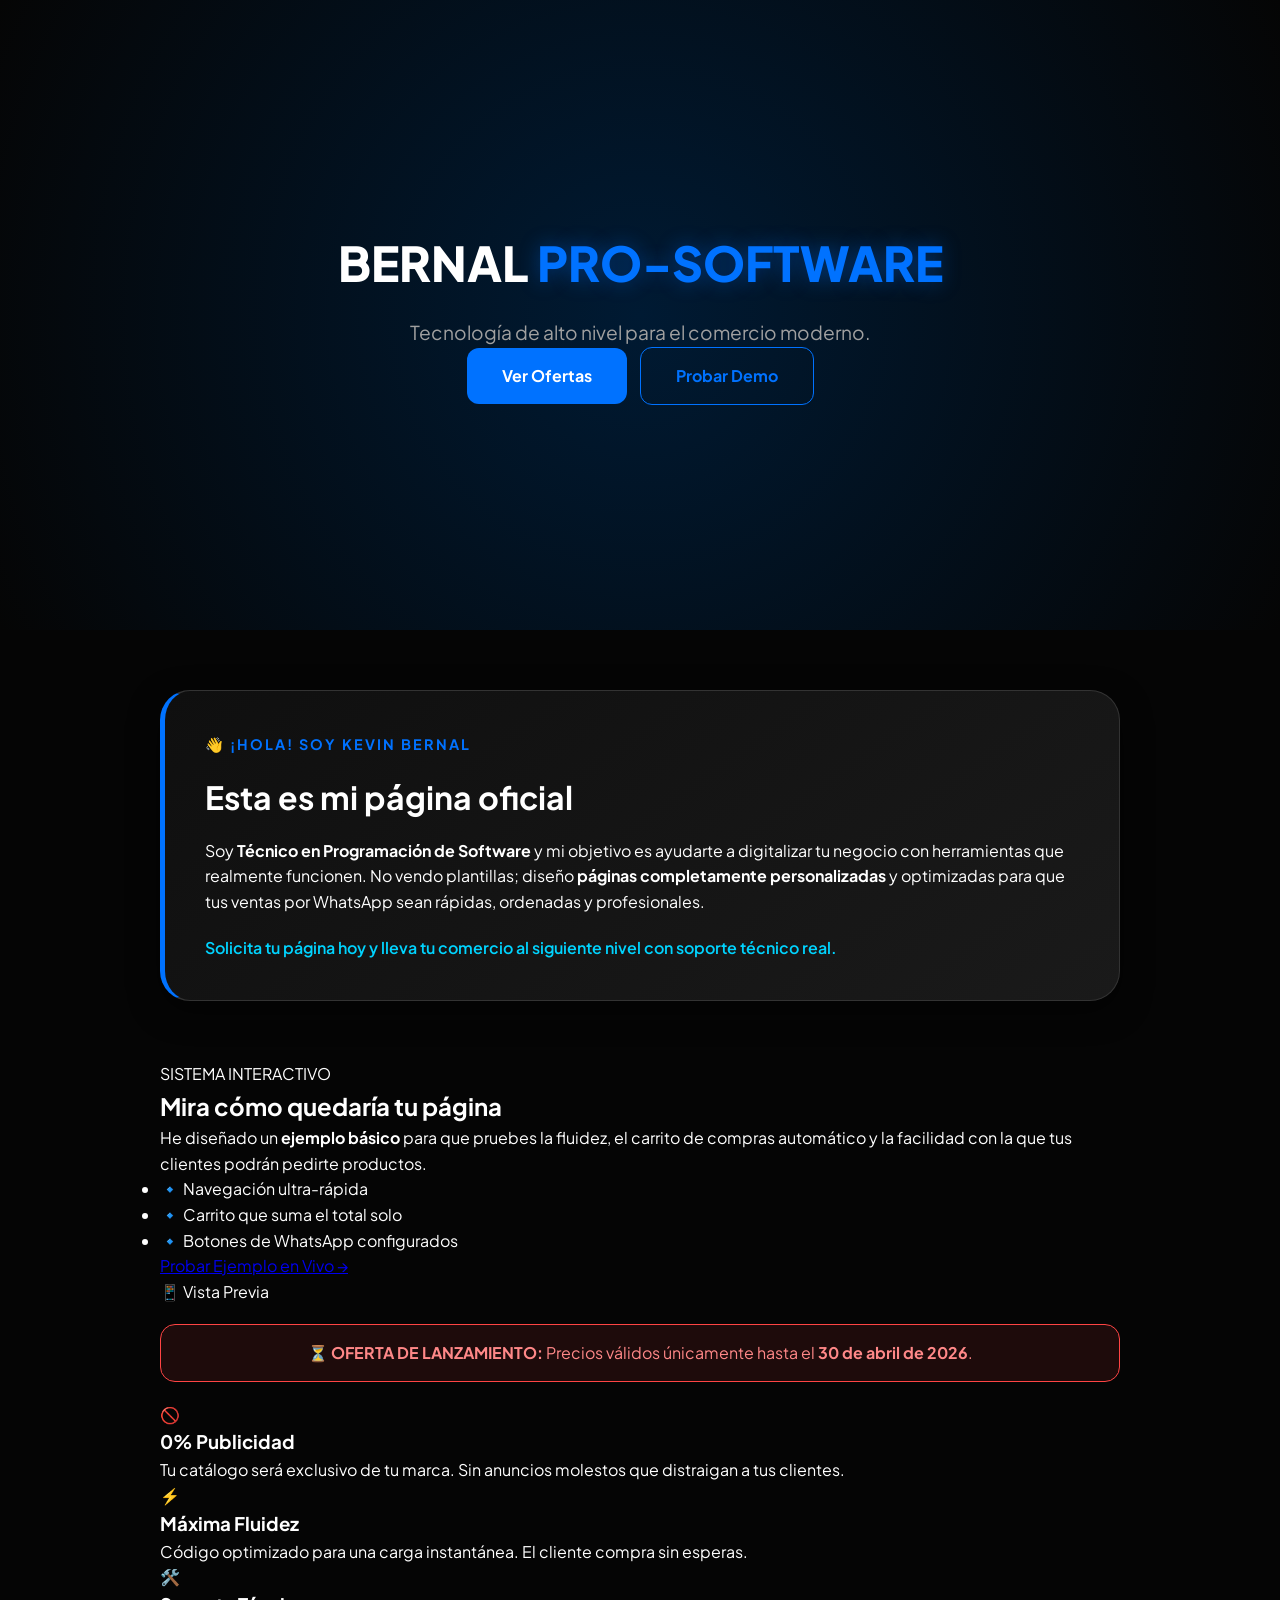
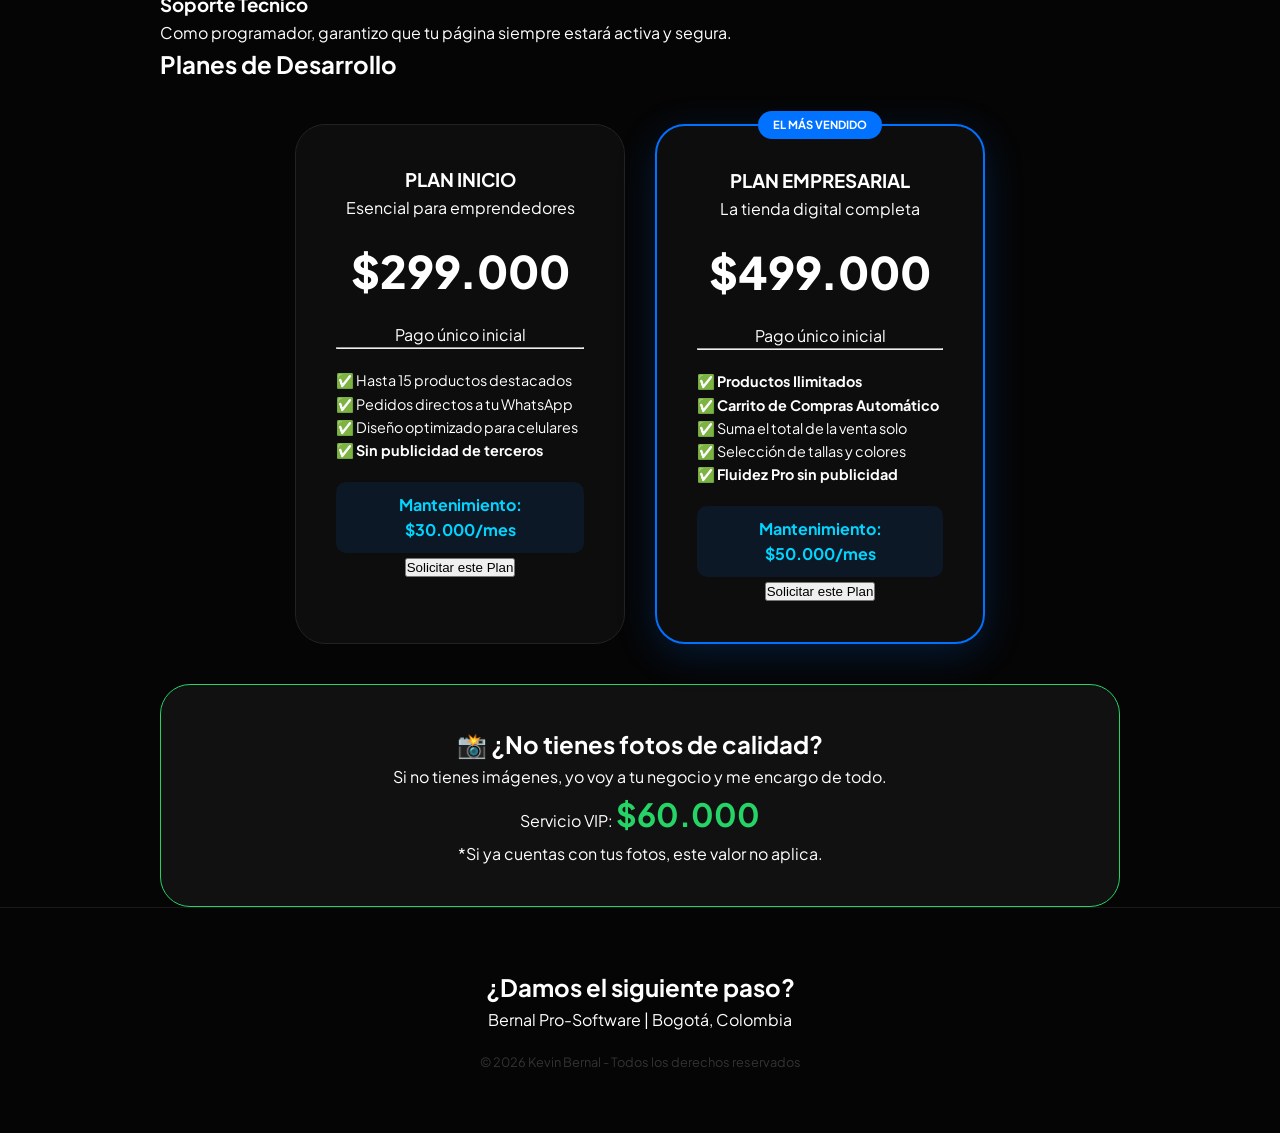
==== commit 81803696: "Update index.html" ====
--- a/index.html
+++ b/index.html
@@ -15,7 +15,7 @@
             <p class="tagline">Tecnología de alto nivel para el comercio moderno.</p>
             <div class="hero-btns">
                 <a href="#planes" class="btn-primary">Ver Ofertas</a>
-                <a href="#contacto" class="btn-secondary">Saber más</a>
+                <a href="#demo-acceso" class="btn-secondary">Probar Demo</a>
             </div>
         </div>
     </header>
@@ -28,6 +28,29 @@
                     <h2>Esta es mi página oficial</h2>
                     <p>Soy <strong>Técnico en Programación de Software</strong> y mi objetivo es ayudarte a digitalizar tu negocio con herramientas que realmente funcionen. No vendo plantillas; diseño <strong>páginas completamente personalizadas</strong> y optimizadas para que tus ventas por WhatsApp sean rápidas, ordenadas y profesionales.</p>
                     <p class="p-destacado">Solicita tu página hoy y lleva tu comercio al siguiente nivel con soporte técnico real.</p>
+                </div>
+            </div>
+        </div>
+    </section>
+
+    <section id="demo-acceso">
+        <div class="container">
+            <div class="demo-wrapper">
+                <div class="demo-texto">
+                    <span class="badge-nuevo">SISTEMA INTERACTIVO</span>
+                    <h2>Mira cómo quedaría tu página</h2>
+                    <p>He diseñado un <strong>ejemplo básico</strong> para que pruebes la fluidez, el carrito de compras automático y la facilidad con la que tus clientes podrán pedirte productos.</p>
+                    <ul class="puntos-clave">
+                        <li>🔹 Navegación ultra-rápida</li>
+                        <li>🔹 Carrito que suma el total solo</li>
+                        <li>🔹 Botones de WhatsApp configurados</li>
+                    </ul>
+                    <a href="demo-moda/index.html" class="btn-ver-demo-principal">Probar Ejemplo en Vivo →</a>
+                </div>
+                <div class="demo-visual">
+                    <div class="mockup-pantalla">
+                        <span>📱 Vista Previa</span>
+                    </div>
                 </div>
             </div>
         </div>
--- a/style.css
+++ b/style.css
@@ -1,66 +1,62 @@
 :root {
     --negro: #050505;
-    --gris-oscuro: #0d0d0d;
+    --gris-fondo: #0d0d0d;
     --azul-pro: #0072ff;
-    --azul-luz: #00d4ff;
+    --azul-brillo: #00d4ff;
     --verde-ws: #25D366;
     --blanco: #ffffff;
-    --gris-texto: #888;
+    --gris-txt: #a0a0a0;
 }
 
-/* GENERAL Y SCROLL (RECUPERADO) */
 * { margin: 0; padding: 0; box-sizing: border-box; scroll-behavior: smooth; }
-body { font-family: 'Plus Jakarta Sans', sans-serif; background: var(--negro); color: var(--blanco); overflow-x: hidden; }
-.container { max-width: 1100px; margin: 0 auto; padding: 0 20px; }
+body { font-family: 'Plus Jakarta Sans', sans-serif; background: var(--negro); color: var(--blanco); line-height: 1.6; }
+.container { max-width: 1000px; margin: 0 auto; padding: 0 20px; }
 
-/* CABECERA RADIAL (RECUPERADA) */
 header { height: 70vh; display: flex; align-items: center; justify-content: center; text-align: center; background: radial-gradient(circle at center, #001a33 0%, #050505 100%); }
 .logo { font-size: 3rem; font-weight: 800; }
 .logo span { color: var(--azul-pro); text-shadow: 0 0 20px rgba(0, 114, 255, 0.4); }
-.tagline { font-size: 1.2rem; color: var(--gris-texto); margin-top: 15px; }
+.tagline { font-size: 1.2rem; color: var(--gris-txt); margin-top: 15px; }
 
-/* PERFIL CARD (RECUPERADO) */
-#perfil-profesional { padding: 40px 0; }
-.perfil-card { background: #111; padding: 30px; border-radius: 20px; border-left: 5px solid var(--azul-pro); box-shadow: 0 10px 30px rgba(0,0,0,0.5); }
-.saludo { color: var(--azul-pro); font-weight: bold; font-size: 0.8rem; letter-spacing: 1px; }
+/* SECCIÓN PERFIL PERSONAL */
+#perfil-profesional { padding: 60px 0; }
+.perfil-card { 
+    background: linear-gradient(145deg, #0f0f0f, #1a1a1a);
+    padding: 40px;
+    border-radius: 30px;
+    border: 1px solid #333;
+    box-shadow: 0 10px 30px rgba(0,0,0,0.5);
+    border-left: 5px solid var(--azul-pro);
+}
+.saludo { color: var(--azul-pro); font-weight: bold; font-size: 0.9rem; letter-spacing: 2px; text-transform: uppercase; }
+.perfil-info h2 { font-size: 2rem; margin: 15px 0; }
+.p-destacado { margin-top: 20px; color: var(--azul-brillo); font-weight: 600; }
 
-/* BOTONES ORIGINALES (RECUPERADOS) */
-.btn-primary, .btn-secondary, .btn-demo-link, .btn-enviar { padding: 12px 25px; border-radius: 10px; font-weight: bold; cursor: pointer; transition: 0.3s; text-decoration: none; display: inline-block; font-size: 1rem; border: none; }
-.btn-primary { background: var(--azul-pro); color: white; }
-.btn-secondary { border: 1px solid var(--azul-pro); color: var(--azul-pro); margin-left: 10px; background: transparent; }
-.btn-primary:hover, .btn-secondary:hover { transform: scale(1.05); box-shadow: 0 0 15px var(--azul-pro); }
+/* BANNER URGENCIA */
+.banner-urgencia { background: rgba(255, 68, 68, 0.1); border: 1px solid #ff4444; padding: 15px; border-radius: 15px; text-align: center; color: #ff8888; margin: 20px 0; }
 
-/* SECCIÓN NUEVA: EJEMPLOS DEMOS (Diseño que combina) */
-#ejemplos { padding: 60px 0; background: #0a0a0a; border-top: 1px solid #1a1a1a; }
-.titulo-seccion { text-align: center; margin-bottom: 40px; color: var(--azul-pro); font-size: 2.2rem; font-weight: 800; }
-.grid-ejemplos { display: flex; justify-content: center; gap: 25px; flex-wrap: wrap; }
-.ejemplo-card { background: var(--gris-oscuro); padding: 30px; border-radius: 25px; width: 280px; text-align: center; border: 1px solid #222; transition: 0.3s; }
-.ejemplo-card:hover { border-color: var(--azul-pro); transform: translateY(-5px); }
-.ejemplo-icono { font-size: 3rem; margin-bottom: 15px; }
-.btn-demo { color: var(--azul-luz); font-size: 0.9rem; font-weight: bold; text-decoration: none; }
+/* BOTONES Y PLANES */
+.btn-primary { background: var(--azul-pro); color: white; padding: 15px 35px; border-radius: 12px; text-decoration: none; font-weight: bold; display: inline-block; transition: 0.3s; }
+.btn-secondary { border: 1px solid var(--azul-pro); color: var(--azul-pro); padding: 15px 35px; border-radius: 12px; text-decoration: none; font-weight: bold; display: inline-block; transition: 0.3s; margin-left: 10px; }
 
-/* PLANES (RECUPERADO EL DISEÑO ANTERIOR) */
-#planes { padding: 60px 0; }
-.banner-urgencia { background: rgba(255, 0, 0, 0.15); color: #ff6666; text-align: center; padding: 12px; border-radius: 12px; margin-bottom: 30px; border: 1px solid #ff0000; font-weight: bold; }
-.grid-precios { display: flex; justify-content: center; gap: 30px; flex-wrap: wrap; align-items: flex-start; }
-.card-precio { background: var(--gris-oscuro); padding: 40px; border-radius: 30px; width: 340px; text-align: center; border: 1px solid #222; position: relative; transition: 0.3s; }
-.destacado { border-color: var(--azul-pro); transform: scale(1.05); box-shadow: 0 10px 40px rgba(0, 114, 255, 0.2); }
-.tag-pro { position: absolute; top: -15px; left: 50%; transform: translateX(-50%); background: var(--azul-pro); padding: 6px 18px; border-radius: 20px; font-size: 0.75rem; font-weight: bold; color: white; }
-.monto { font-size: 2.8rem; font-weight: 800; margin: 15px 0; color: var(--blanco); }
+.grid-precios { display: flex; flex-wrap: wrap; justify-content: center; gap: 30px; padding: 40px 0; }
+.card-precio { background: var(--gris-fondo); padding: 40px; border-radius: 30px; width: 330px; border: 1px solid #222; text-align: center; position: relative; }
+.destacado { border: 2px solid var(--azul-pro); box-shadow: 0 10px 40px rgba(0, 114, 255, 0.2); transform: scale(1.05); }
+.tag-pro { position: absolute; top: -15px; left: 50%; transform: translateX(-50%); background: var(--azul-pro); padding: 5px 15px; border-radius: 20px; font-weight: bold; font-size: 0.7rem; }
+.monto { font-size: 2.8rem; font-weight: 800; margin: 15px 0; }
 .check-list { list-style: none; text-align: left; margin: 20px 0; font-size: 0.9rem; }
-.mantenimiento { color: var(--azul-pro); font-weight: bold; font-size: 0.85rem; margin-top: 10px; }
-.btn-comprar { width: 100%; margin-top: 20px; background: var(--azul-pro); color: white; border: none; padding: 15px; border-radius: 12px; font-weight: bold; font-size: 1rem; cursor: pointer; }
+.mantenimiento { background: rgba(0, 114, 255, 0.1); padding: 10px; border-radius: 10px; color: var(--azul-brillo); font-weight: bold; }
 
-/* MODAL Y FORMULARIO (RECUPERADO) */
-.modal { display: none; position: fixed; z-index: 9999; left: 0; top: 0; width: 100%; height: 100%; background: rgba(0,0,0,0.85); backdrop-filter: blur(5px); }
-.modal-content { background: #111; margin: 12% auto; padding: 35px; border-radius: 25px; border: 1px solid var(--azul-pro); max-width: 420px; text-align: center; position: relative; animation: modalIn 0.3s ease; }
-@keyframes modalIn { from { transform: translateY(-20px); opacity: 0; } to { transform: translateY(0); opacity: 1; } }
-.close { position: absolute; right: 25px; top: 15px; font-size: 28px; color: #555; cursor: pointer; }
-.close:hover { color: white; }
-#nombreCliente { width: 100%; padding: 15px; margin: 20px 0; border-radius: 12px; border: 1px solid #333; background: #000; color: #fff; font-size: 1rem; }
-.btn-enviar { background: var(--verde-ws); color: white; width: 100%; font-size: 1.1rem; }
+/* MODAL */
+.modal { display: none; position: fixed; z-index: 999; left: 0; top: 0; width: 100%; height: 100%; background: rgba(0,0,0,0.9); backdrop-filter: blur(5px); }
+.modal-content { background: #111; margin: 15% auto; padding: 35px; border: 1px solid var(--azul-pro); border-radius: 25px; width: 90%; max-width: 400px; text-align: center; position: relative; }
+.close { position: absolute; right: 20px; top: 10px; font-size: 28px; color: #555; cursor: pointer; }
+#nombreCliente { width: 100%; padding: 15px; margin: 20px 0; border-radius: 10px; border: 1px solid #333; background: #000; color: #fff; }
+.btn-enviar { background: var(--verde-ws); color: white; border: none; padding: 15px; border-radius: 10px; font-weight: bold; width: 100%; cursor: pointer; }
 
-footer { padding: 40px 0; text-align: center; color: #333; font-size: 0.8rem; border-top: 1px solid #1a1a1a; }
+/* OTROS */
+.foto-box { background: #111; padding: 40px; border-radius: 30px; border: 1px solid var(--verde-ws); text-align: center; }
+.precio-foto strong { color: var(--verde-ws); font-size: 2rem; }
+footer { padding: 60px 0; text-align: center; border-top: 1px solid #1a1a1a; }
+.copy { margin-top: 20px; color: #333; font-size: 0.8rem; }
 
-/* RESPONSIVE (RECUPERADO) */
-@media (max-width: 768px) { .hero-btns { flex-direction: column; gap: 10px; } .btn-secondary { margin-left: 0; } .grid-precios { flex-direction: column; align-items: center; } .card-precio { width: 100%; } .destacado { transform: none; } }
+@media (max-width: 768px) { .grid-precios { flex-direction: column; } .btn-secondary { margin-left: 0; margin-top: 10px; } }
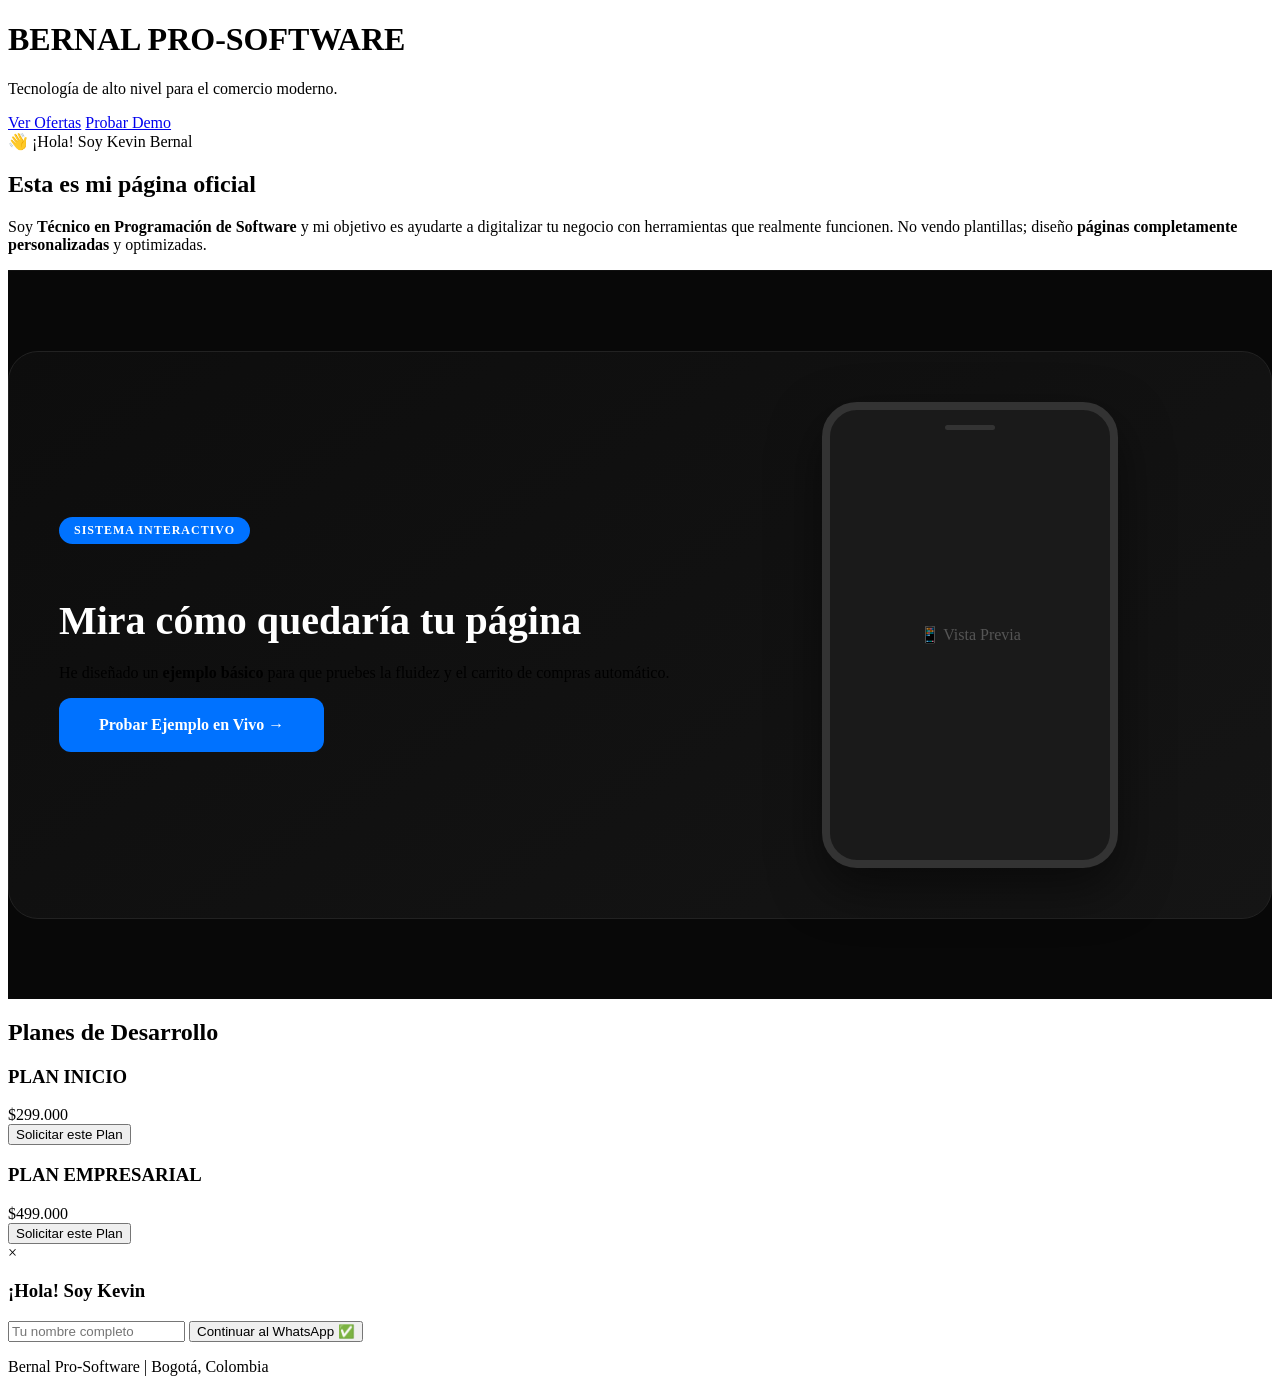
==== commit 4297d9e0: "Update index.html" ====
--- a/index.html
+++ b/index.html
@@ -26,8 +26,7 @@
                 <div class="perfil-info">
                     <span class="saludo">👋 ¡Hola! Soy Kevin Bernal</span>
                     <h2>Esta es mi página oficial</h2>
-                    <p>Soy <strong>Técnico en Programación de Software</strong> y mi objetivo es ayudarte a digitalizar tu negocio con herramientas que realmente funcionen. No vendo plantillas; diseño <strong>páginas completamente personalizadas</strong> y optimizadas para que tus ventas por WhatsApp sean rápidas, ordenadas y profesionales.</p>
-                    <p class="p-destacado">Solicita tu página hoy y lleva tu comercio al siguiente nivel con soporte técnico real.</p>
+                    <p>Soy <strong>Técnico en Programación de Software</strong> y mi objetivo es ayudarte a digitalizar tu negocio con herramientas que realmente funcionen. No vendo plantillas; diseño <strong>páginas completamente personalizadas</strong> y optimizadas.</p>
                 </div>
             </div>
         </div>
@@ -39,48 +38,11 @@
                 <div class="demo-texto">
                     <span class="badge-nuevo">SISTEMA INTERACTIVO</span>
                     <h2>Mira cómo quedaría tu página</h2>
-                    <p>He diseñado un <strong>ejemplo básico</strong> para que pruebes la fluidez, el carrito de compras automático y la facilidad con la que tus clientes podrán pedirte productos.</p>
-                    <ul class="puntos-clave">
-                        <li>🔹 Navegación ultra-rápida</li>
-                        <li>🔹 Carrito que suma el total solo</li>
-                        <li>🔹 Botones de WhatsApp configurados</li>
-                    </ul>
+                    <p>He diseñado un <strong>ejemplo básico</strong> para que pruebes la fluidez y el carrito de compras automático.</p>
                     <a href="demo-moda/index.html" class="btn-ver-demo-principal">Probar Ejemplo en Vivo →</a>
                 </div>
                 <div class="demo-visual">
-                    <div class="mockup-pantalla">
-                        <span>📱 Vista Previa</span>
-                    </div>
-                </div>
-            </div>
-        </div>
-    </section>
-
-    <section id="lanzamiento-aviso">
-        <div class="container">
-            <div class="banner-urgencia">
-                <span class="reloj">⏳</span> <strong>OFERTA DE LANZAMIENTO:</strong> Precios válidos únicamente hasta el <strong>30 de abril de 2026</strong>.
-            </div>
-        </div>
-    </section>
-
-    <section id="ventajas">
-        <div class="container">
-            <div class="grid-ventajas">
-                <div class="v-card">
-                    <span class="v-icon">🚫</span>
-                    <h3>0% Publicidad</h3>
-                    <p>Tu catálogo será exclusivo de tu marca. Sin anuncios molestos que distraigan a tus clientes.</p>
-                </div>
-                <div class="v-card">
-                    <span class="v-icon">⚡</span>
-                    <h3>Máxima Fluidez</h3>
-                    <p>Código optimizado para una carga instantánea. El cliente compra sin esperas.</p>
-                </div>
-                <div class="v-card">
-                    <span class="v-icon">🛠️</span>
-                    <h3>Soporte Técnico</h3>
-                    <p>Como programador, garantizo que tu página siempre estará activa y segura.</p>
+                    <div class="mockup-pantalla"><span>📱 Vista Previa</span></div>
                 </div>
             </div>
         </div>
@@ -90,41 +52,16 @@
         <div class="container">
             <h2 class="titulo-seccion">Planes de Desarrollo</h2>
             <div class="grid-precios">
-                
                 <div class="card-precio">
                     <h3>PLAN INICIO</h3>
-                    <p class="sub-titulo">Esencial para emprendedores</p>
                     <div class="monto">$299.000</div>
-                    <p class="pago-unico">Pago único inicial</p>
-                    <hr>
-                    <ul class="check-list">
-                        <li>✅ Hasta 15 productos destacados</li>
-                        <li>✅ Pedidos directos a tu WhatsApp</li>
-                        <li>✅ Diseño optimizado para celulares</li>
-                        <li>✅ <b>Sin publicidad de terceros</b></li>
-                    </ul>
-                    <div class="mantenimiento">Mantenimiento: $30.000/mes</div>
                     <button class="btn-comprar" onclick="abrirModal('PLAN INICIO')">Solicitar este Plan</button>
                 </div>
-
                 <div class="card-precio destacado">
-                    <div class="tag-pro">EL MÁS VENDIDO</div>
                     <h3>PLAN EMPRESARIAL</h3>
-                    <p class="sub-titulo">La tienda digital completa</p>
                     <div class="monto">$499.000</div>
-                    <p class="pago-unico">Pago único inicial</p>
-                    <hr>
-                    <ul class="check-list">
-                        <li>✅ <b>Productos Ilimitados</b></li>
-                        <li>✅ <b>Carrito de Compras Automático</b></li>
-                        <li>✅ Suma el total de la venta solo</li>
-                        <li>✅ Selección de tallas y colores</li>
-                        <li>✅ <b>Fluidez Pro sin publicidad</b></li>
-                    </ul>
-                    <div class="mantenimiento">Mantenimiento: $50.000/mes</div>
                     <button class="btn-comprar" onclick="abrirModal('PLAN EMPRESARIAL')">Solicitar este Plan</button>
                 </div>
-
             </div>
         </div>
     </section>
@@ -132,32 +69,16 @@
     <div id="modalContacto" class="modal">
         <div class="modal-content">
             <span class="close" onclick="cerrarModal()">&times;</span>
-            <div class="modal-header">
-                <h3>¡Hola! Soy Kevin</h3>
-                <p>Dime tu nombre para atenderte personalmente:</p>
-            </div>
-            <input type="text" id="nombreCliente" placeholder="Tu nombre completo" required>
+            <h3>¡Hola! Soy Kevin</h3>
+            <input type="text" id="nombreCliente" placeholder="Tu nombre completo">
             <input type="hidden" id="planElegido">
             <button class="btn-enviar" onclick="enviarWhatsApp()">Continuar al WhatsApp ✅</button>
         </div>
     </div>
 
-    <section id="fotos">
-        <div class="container">
-            <div class="foto-box">
-                <h2>📸 ¿No tienes fotos de calidad?</h2>
-                <p>Si no tienes imágenes, yo voy a tu negocio y me encargo de todo.</p>
-                <div class="precio-foto">Servicio VIP: <strong>$60.000</strong></div>
-                <p class="nota-foto">*Si ya cuentas con tus fotos, este valor no aplica.</p>
-            </div>
-        </div>
-    </section>
-
     <footer id="contacto">
         <div class="container">
-            <h2>¿Damos el siguiente paso?</h2>
             <p>Bernal Pro-Software | Bogotá, Colombia</p>
-            <p class="copy">© 2026 Kevin Bernal - Todos los derechos reservados</p>
         </div>
     </footer>
 
--- a/style.css
+++ b/style.css
@@ -1,62 +1,100 @@
-:root {
-    --negro: #050505;
-    --gris-fondo: #0d0d0d;
-    --azul-pro: #0072ff;
-    --azul-brillo: #00d4ff;
-    --verde-ws: #25D366;
-    --blanco: #ffffff;
-    --gris-txt: #a0a0a0;
+/* --- SECCIÓN ACCESO DEMO (NUEVO) --- */
+#demo-acceso {
+    padding: 80px 0;
+    background: #080808;
+    border-top: 1px solid #111;
 }
 
-* { margin: 0; padding: 0; box-sizing: border-box; scroll-behavior: smooth; }
-body { font-family: 'Plus Jakarta Sans', sans-serif; background: var(--negro); color: var(--blanco); line-height: 1.6; }
-.container { max-width: 1000px; margin: 0 auto; padding: 0 20px; }
+.demo-wrapper {
+    display: flex;
+    align-items: center;
+    gap: 50px;
+    background: linear-gradient(145deg, #0d0d0d, #151515);
+    padding: 50px;
+    border-radius: 30px;
+    border: 1px solid #222;
+}
 
-header { height: 70vh; display: flex; align-items: center; justify-content: center; text-align: center; background: radial-gradient(circle at center, #001a33 0%, #050505 100%); }
-.logo { font-size: 3rem; font-weight: 800; }
-.logo span { color: var(--azul-pro); text-shadow: 0 0 20px rgba(0, 114, 255, 0.4); }
-.tagline { font-size: 1.2rem; color: var(--gris-txt); margin-top: 15px; }
+.badge-nuevo {
+    background: #0072ff;
+    color: white;
+    padding: 6px 15px;
+    border-radius: 20px;
+    font-size: 0.75rem;
+    font-weight: 800;
+    display: inline-block;
+    margin-bottom: 20px;
+    letter-spacing: 1px;
+}
 
-/* SECCIÓN PERFIL PERSONAL */
-#perfil-profesional { padding: 60px 0; }
-.perfil-card { 
-    background: linear-gradient(145deg, #0f0f0f, #1a1a1a);
-    padding: 40px;
-    border-radius: 30px;
-    border: 1px solid #333;
-    box-shadow: 0 10px 30px rgba(0,0,0,0.5);
-    border-left: 5px solid var(--azul-pro);
+.demo-texto h2 {
+    font-size: 2.5rem;
+    margin-bottom: 20px;
+    color: #fff;
 }
-.saludo { color: var(--azul-pro); font-weight: bold; font-size: 0.9rem; letter-spacing: 2px; text-transform: uppercase; }
-.perfil-info h2 { font-size: 2rem; margin: 15px 0; }
-.p-destacado { margin-top: 20px; color: var(--azul-brillo); font-weight: 600; }
 
-/* BANNER URGENCIA */
-.banner-urgencia { background: rgba(255, 68, 68, 0.1); border: 1px solid #ff4444; padding: 15px; border-radius: 15px; text-align: center; color: #ff8888; margin: 20px 0; }
+.puntos-clave {
+    list-style: none;
+    padding: 0;
+    margin: 25px 0;
+}
 
-/* BOTONES Y PLANES */
-.btn-primary { background: var(--azul-pro); color: white; padding: 15px 35px; border-radius: 12px; text-decoration: none; font-weight: bold; display: inline-block; transition: 0.3s; }
-.btn-secondary { border: 1px solid var(--azul-pro); color: var(--azul-pro); padding: 15px 35px; border-radius: 12px; text-decoration: none; font-weight: bold; display: inline-block; transition: 0.3s; margin-left: 10px; }
+.puntos-clave li {
+    margin-bottom: 12px;
+    color: #aaa;
+    font-size: 1.1rem;
+}
 
-.grid-precios { display: flex; flex-wrap: wrap; justify-content: center; gap: 30px; padding: 40px 0; }
-.card-precio { background: var(--gris-fondo); padding: 40px; border-radius: 30px; width: 330px; border: 1px solid #222; text-align: center; position: relative; }
-.destacado { border: 2px solid var(--azul-pro); box-shadow: 0 10px 40px rgba(0, 114, 255, 0.2); transform: scale(1.05); }
-.tag-pro { position: absolute; top: -15px; left: 50%; transform: translateX(-50%); background: var(--azul-pro); padding: 5px 15px; border-radius: 20px; font-weight: bold; font-size: 0.7rem; }
-.monto { font-size: 2.8rem; font-weight: 800; margin: 15px 0; }
-.check-list { list-style: none; text-align: left; margin: 20px 0; font-size: 0.9rem; }
-.mantenimiento { background: rgba(0, 114, 255, 0.1); padding: 10px; border-radius: 10px; color: var(--azul-brillo); font-weight: bold; }
+.btn-ver-demo-principal {
+    display: inline-block;
+    padding: 18px 40px;
+    background: #0072ff;
+    color: white;
+    text-decoration: none;
+    border-radius: 12px;
+    font-weight: 800;
+    transition: 0.3s;
+    border: none;
+    cursor: pointer;
+}
 
-/* MODAL */
-.modal { display: none; position: fixed; z-index: 999; left: 0; top: 0; width: 100%; height: 100%; background: rgba(0,0,0,0.9); backdrop-filter: blur(5px); }
-.modal-content { background: #111; margin: 15% auto; padding: 35px; border: 1px solid var(--azul-pro); border-radius: 25px; width: 90%; max-width: 400px; text-align: center; position: relative; }
-.close { position: absolute; right: 20px; top: 10px; font-size: 28px; color: #555; cursor: pointer; }
-#nombreCliente { width: 100%; padding: 15px; margin: 20px 0; border-radius: 10px; border: 1px solid #333; background: #000; color: #fff; }
-.btn-enviar { background: var(--verde-ws); color: white; border: none; padding: 15px; border-radius: 10px; font-weight: bold; width: 100%; cursor: pointer; }
+.btn-ver-demo-principal:hover {
+    transform: translateY(-3px);
+    box-shadow: 0 10px 25px rgba(0, 114, 255, 0.4);
+    background: #005ecf;
+}
 
-/* OTROS */
-.foto-box { background: #111; padding: 40px; border-radius: 30px; border: 1px solid var(--verde-ws); text-align: center; }
-.precio-foto strong { color: var(--verde-ws); font-size: 2rem; }
-footer { padding: 60px 0; text-align: center; border-top: 1px solid #1a1a1a; }
-.copy { margin-top: 20px; color: #333; font-size: 0.8rem; }
+.demo-visual {
+    flex: 1;
+    display: flex;
+    justify-content: center;
+}
 
-@media (max-width: 768px) { .grid-precios { flex-direction: column; } .btn-secondary { margin-left: 0; margin-top: 10px; } }
+.mockup-pantalla {
+    width: 280px;
+    height: 450px;
+    background: #1a1a1a;
+    border: 8px solid #333;
+    border-radius: 35px;
+    display: flex;
+    align-items: center;
+    justify-content: center;
+    color: #555;
+    position: relative;
+    box-shadow: 0 20px 50px rgba(0,0,0,0.5);
+}
+
+.mockup-pantalla::before {
+    content: '';
+    position: absolute;
+    top: 15px;
+    width: 50px;
+    height: 5px;
+    background: #333;
+    border-radius: 10px;
+}
+
+@media (max-width: 900px) {
+    .demo-wrapper { flex-direction: column; text-align: center; padding: 30px; }
+    .demo-visual { display: none; } /* Ocultar mockup en móviles pequeños para priorizar texto */
+}
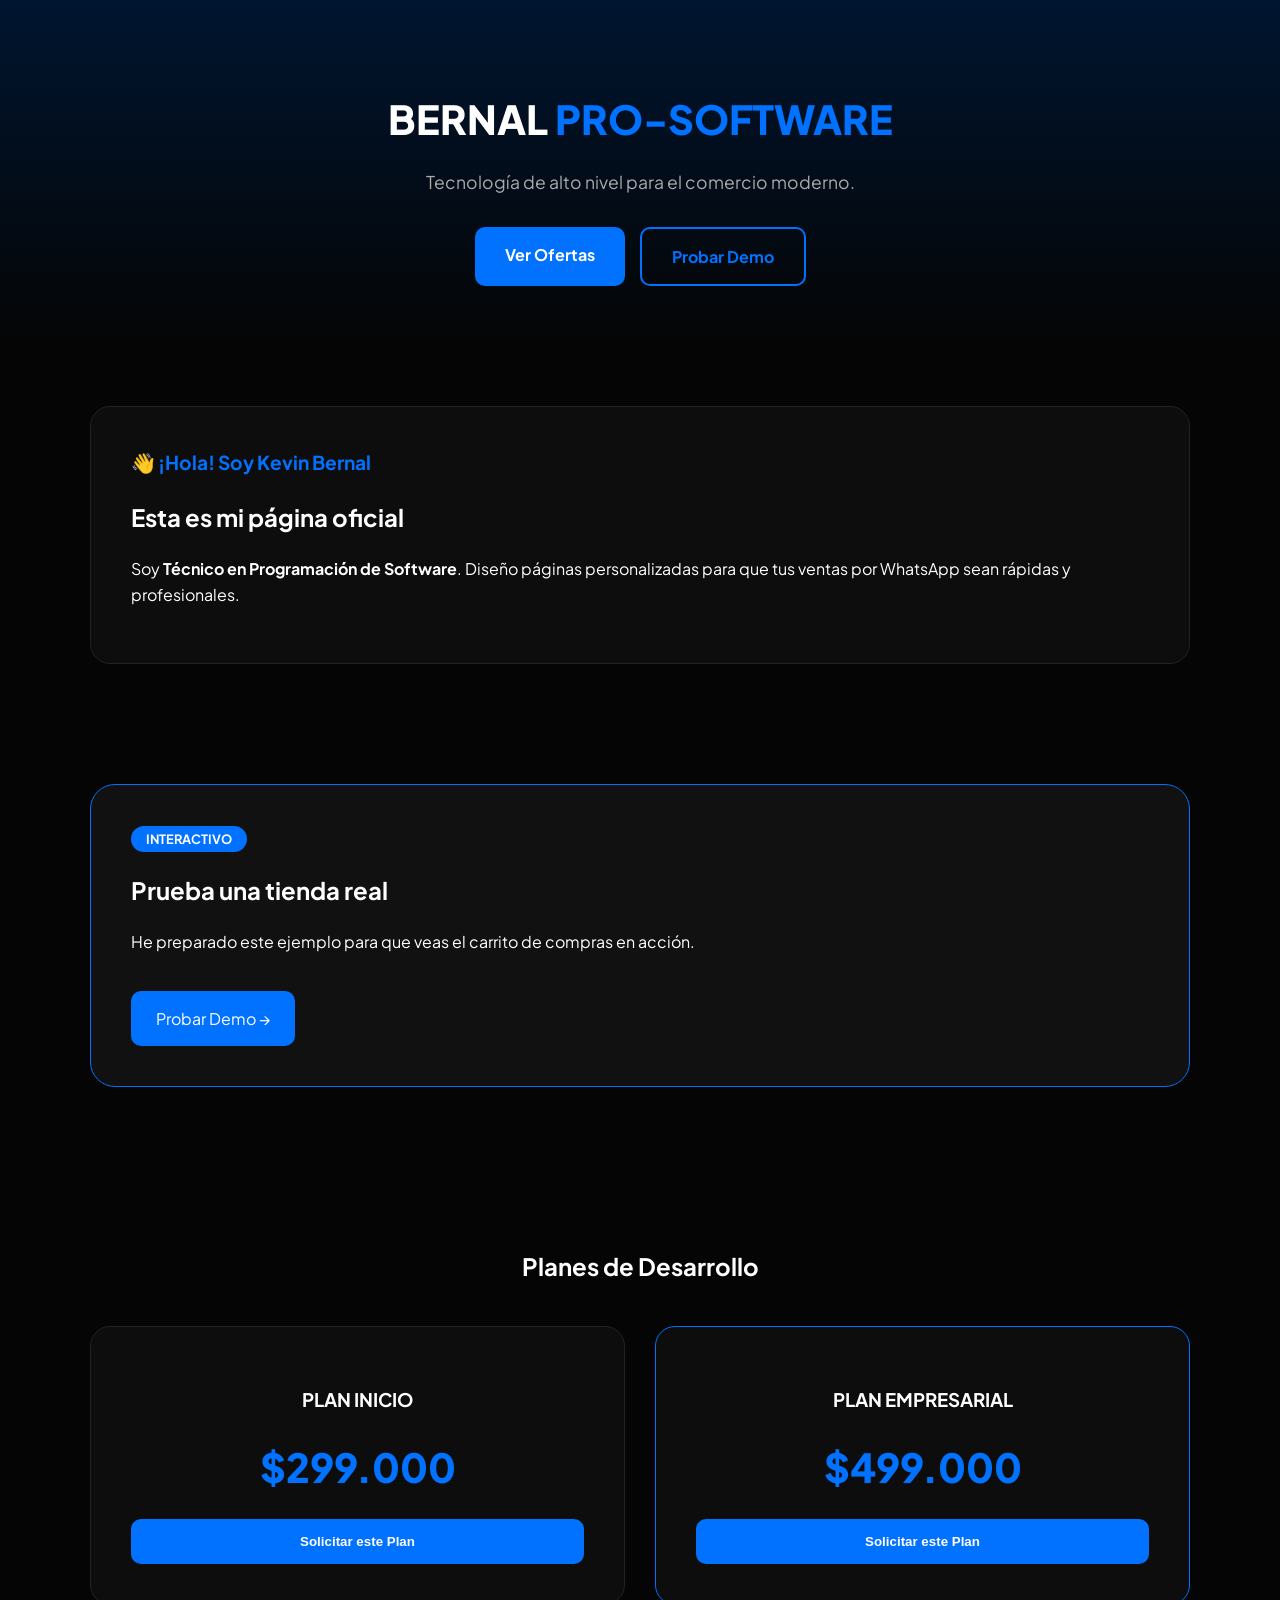
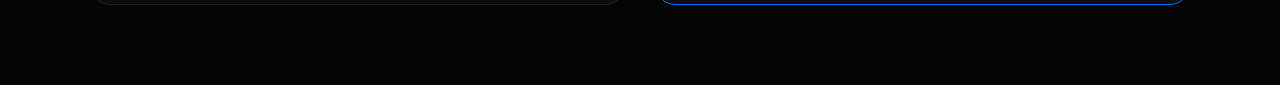
==== commit 109a5e92: "Update index.html" ====
--- a/index.html
+++ b/index.html
@@ -3,7 +3,7 @@
 <head>
     <meta charset="UTF-8">
     <meta name="viewport" content="width=device-width, initial-scale=1.0">
-    <title>Bernal Pro-Software | Catálogos Digitales Profesionales</title>
+    <title>Bernal Pro-Software | Catálogos Profesionales</title>
     <link rel="stylesheet" href="style.css">
     <link href="https://fonts.googleapis.com/css2?family=Plus+Jakarta+Sans:wght@400;600;800&display=swap" rel="stylesheet">
 </head>
@@ -23,11 +23,9 @@
     <section id="perfil-profesional">
         <div class="container">
             <div class="perfil-card">
-                <div class="perfil-info">
-                    <span class="saludo">👋 ¡Hola! Soy Kevin Bernal</span>
-                    <h2>Esta es mi página oficial</h2>
-                    <p>Soy <strong>Técnico en Programación de Software</strong> y mi objetivo es ayudarte a digitalizar tu negocio con herramientas que realmente funcionen. No vendo plantillas; diseño <strong>páginas completamente personalizadas</strong> y optimizadas.</p>
-                </div>
+                <span class="saludo">👋 ¡Hola! Soy Kevin Bernal</span>
+                <h2>Esta es mi página oficial</h2>
+                <p>Soy <strong>Técnico en Programación de Software</strong>. Diseño páginas personalizadas para que tus ventas por WhatsApp sean rápidas y profesionales.</p>
             </div>
         </div>
     </section>
@@ -36,13 +34,10 @@
         <div class="container">
             <div class="demo-wrapper">
                 <div class="demo-texto">
-                    <span class="badge-nuevo">SISTEMA INTERACTIVO</span>
-                    <h2>Mira cómo quedaría tu página</h2>
-                    <p>He diseñado un <strong>ejemplo básico</strong> para que pruebes la fluidez y el carrito de compras automático.</p>
-                    <a href="demo-moda/index.html" class="btn-ver-demo-principal">Probar Ejemplo en Vivo →</a>
-                </div>
-                <div class="demo-visual">
-                    <div class="mockup-pantalla"><span>📱 Vista Previa</span></div>
+                    <span class="badge-nuevo">INTERACTIVO</span>
+                    <h2>Prueba una tienda real</h2>
+                    <p>He preparado este ejemplo para que veas el carrito de compras en acción.</p>
+                    <a href="demo-moda/index.html" class="btn-ver-demo-principal">Probar Demo →</a>
                 </div>
             </div>
         </div>
@@ -50,7 +45,7 @@
 
     <section id="planes">
         <div class="container">
-            <h2 class="titulo-seccion">Planes de Desarrollo</h2>
+            <h2>Planes de Desarrollo</h2>
             <div class="grid-precios">
                 <div class="card-precio">
                     <h3>PLAN INICIO</h3>
@@ -68,19 +63,14 @@
 
     <div id="modalContacto" class="modal">
         <div class="modal-content">
-            <span class="close" onclick="cerrarModal()">&times;</span>
             <h3>¡Hola! Soy Kevin</h3>
-            <input type="text" id="nombreCliente" placeholder="Tu nombre completo">
+            <p>Escribe tu nombre para atenderte:</p>
+            <input type="text" id="nombreCliente" placeholder="Tu nombre">
             <input type="hidden" id="planElegido">
-            <button class="btn-enviar" onclick="enviarWhatsApp()">Continuar al WhatsApp ✅</button>
+            <button class="btn-comprar" onclick="enviarWhatsApp()">Ir a WhatsApp ✅</button>
+            <p onclick="cerrarModal()" style="color:red; cursor:pointer; margin-top:10px;">Cerrar</p>
         </div>
     </div>
-
-    <footer id="contacto">
-        <div class="container">
-            <p>Bernal Pro-Software | Bogotá, Colombia</p>
-        </div>
-    </footer>
 
     <script src="script.js"></script>
 </body>
--- a/style.css
+++ b/style.css
@@ -1,100 +1,63 @@
-/* --- SECCIÓN ACCESO DEMO (NUEVO) --- */
-#demo-acceso {
-    padding: 80px 0;
-    background: #080808;
-    border-top: 1px solid #111;
+:root {
+    --negro: #050505;
+    --gris-oscuro: #0d0d0d;
+    --azul: #0072ff;
+    --blanco: #ffffff;
+    --texto-gris: #aaaaaa;
 }
 
-.demo-wrapper {
-    display: flex;
-    align-items: center;
-    gap: 50px;
-    background: linear-gradient(145deg, #0d0d0d, #151515);
-    padding: 50px;
-    border-radius: 30px;
-    border: 1px solid #222;
+body {
+    font-family: 'Plus Jakarta Sans', sans-serif;
+    background-color: var(--negro);
+    color: var(--blanco);
+    margin: 0;
+    line-height: 1.6;
 }
 
-.badge-nuevo {
-    background: #0072ff;
-    color: white;
-    padding: 6px 15px;
-    border-radius: 20px;
-    font-size: 0.75rem;
-    font-weight: 800;
-    display: inline-block;
-    margin-bottom: 20px;
-    letter-spacing: 1px;
+.container { max-width: 1100px; margin: 0 auto; padding: 0 20px; }
+
+/* HEADER */
+header { padding: 60px 0; text-align: center; background: linear-gradient(to bottom, #001530, var(--negro)); }
+.logo { font-size: 2.5rem; font-weight: 800; margin-bottom: 10px; }
+.logo span { color: var(--azul); }
+.tagline { color: var(--texto-gris); font-size: 1.1rem; }
+
+.hero-btns { margin-top: 30px; display: flex; justify-content: center; gap: 15px; }
+.btn-primary, .btn-secondary { padding: 15px 30px; border-radius: 10px; font-weight: bold; text-decoration: none; transition: 0.3s; }
+.btn-primary { background: var(--azul); color: white; }
+.btn-secondary { border: 2px solid var(--azul); color: var(--azul); }
+
+/* SECCIÓN PERFIL */
+#perfil-profesional { padding: 60px 0; }
+.perfil-card { background: var(--gris-oscuro); padding: 40px; border-radius: 20px; border: 1px solid #222; }
+.saludo { color: var(--azul); font-weight: bold; font-size: 1.2rem; }
+
+/* SECCIÓN DEMO (NUEVO) */
+#demo-acceso { padding: 60px 0; }
+.demo-wrapper { 
+    display: flex; align-items: center; gap: 40px; background: #111; 
+    padding: 40px; border-radius: 25px; border: 1px solid var(--azul); 
+}
+.badge-nuevo { background: var(--azul); color: white; padding: 5px 15px; border-radius: 20px; font-size: 0.8rem; font-weight: bold; }
+.btn-ver-demo-principal { 
+    background: var(--azul); color: white; padding: 15px 25px; 
+    border-radius: 10px; text-decoration: none; display: inline-block; margin-top: 20px; 
 }
 
-.demo-texto h2 {
-    font-size: 2.5rem;
-    margin-bottom: 20px;
-    color: #fff;
+/* PLANES */
+#planes { padding: 80px 0; text-align: center; }
+.grid-precios { display: grid; grid-template-columns: repeat(auto-fit, minmax(300px, 1fr)); gap: 30px; margin-top: 40px; }
+.card-precio { background: var(--gris-oscuro); padding: 40px; border-radius: 20px; border: 1px solid #222; position: relative; }
+.card-precio.destacado { border-color: var(--azul); transform: scale(1.05); }
+.monto { font-size: 2.5rem; font-weight: 800; margin: 20px 0; color: var(--azul); }
+.btn-comprar { width: 100%; padding: 15px; background: var(--azul); color: white; border: none; border-radius: 10px; cursor: pointer; font-weight: bold; }
+
+/* MODAL */
+.modal { display: none; position: fixed; z-index: 1000; left: 0; top: 0; width: 100%; height: 100%; background: rgba(0,0,0,0.8); }
+.modal-content { background: #111; margin: 15% auto; padding: 30px; border-radius: 20px; width: 90%; max-width: 400px; text-align: center; }
+#nombreCliente { width: 90%; padding: 12px; margin: 20px 0; border-radius: 8px; border: 1px solid #333; background: #000; color: white; }
+
+@media (max-width: 768px) {
+    .demo-wrapper { flex-direction: column; text-align: center; }
+    .hero-btns { flex-direction: column; }
 }
-
-.puntos-clave {
-    list-style: none;
-    padding: 0;
-    margin: 25px 0;
-}
-
-.puntos-clave li {
-    margin-bottom: 12px;
-    color: #aaa;
-    font-size: 1.1rem;
-}
-
-.btn-ver-demo-principal {
-    display: inline-block;
-    padding: 18px 40px;
-    background: #0072ff;
-    color: white;
-    text-decoration: none;
-    border-radius: 12px;
-    font-weight: 800;
-    transition: 0.3s;
-    border: none;
-    cursor: pointer;
-}
-
-.btn-ver-demo-principal:hover {
-    transform: translateY(-3px);
-    box-shadow: 0 10px 25px rgba(0, 114, 255, 0.4);
-    background: #005ecf;
-}
-
-.demo-visual {
-    flex: 1;
-    display: flex;
-    justify-content: center;
-}
-
-.mockup-pantalla {
-    width: 280px;
-    height: 450px;
-    background: #1a1a1a;
-    border: 8px solid #333;
-    border-radius: 35px;
-    display: flex;
-    align-items: center;
-    justify-content: center;
-    color: #555;
-    position: relative;
-    box-shadow: 0 20px 50px rgba(0,0,0,0.5);
-}
-
-.mockup-pantalla::before {
-    content: '';
-    position: absolute;
-    top: 15px;
-    width: 50px;
-    height: 5px;
-    background: #333;
-    border-radius: 10px;
-}
-
-@media (max-width: 900px) {
-    .demo-wrapper { flex-direction: column; text-align: center; padding: 30px; }
-    .demo-visual { display: none; } /* Ocultar mockup en móviles pequeños para priorizar texto */
-}
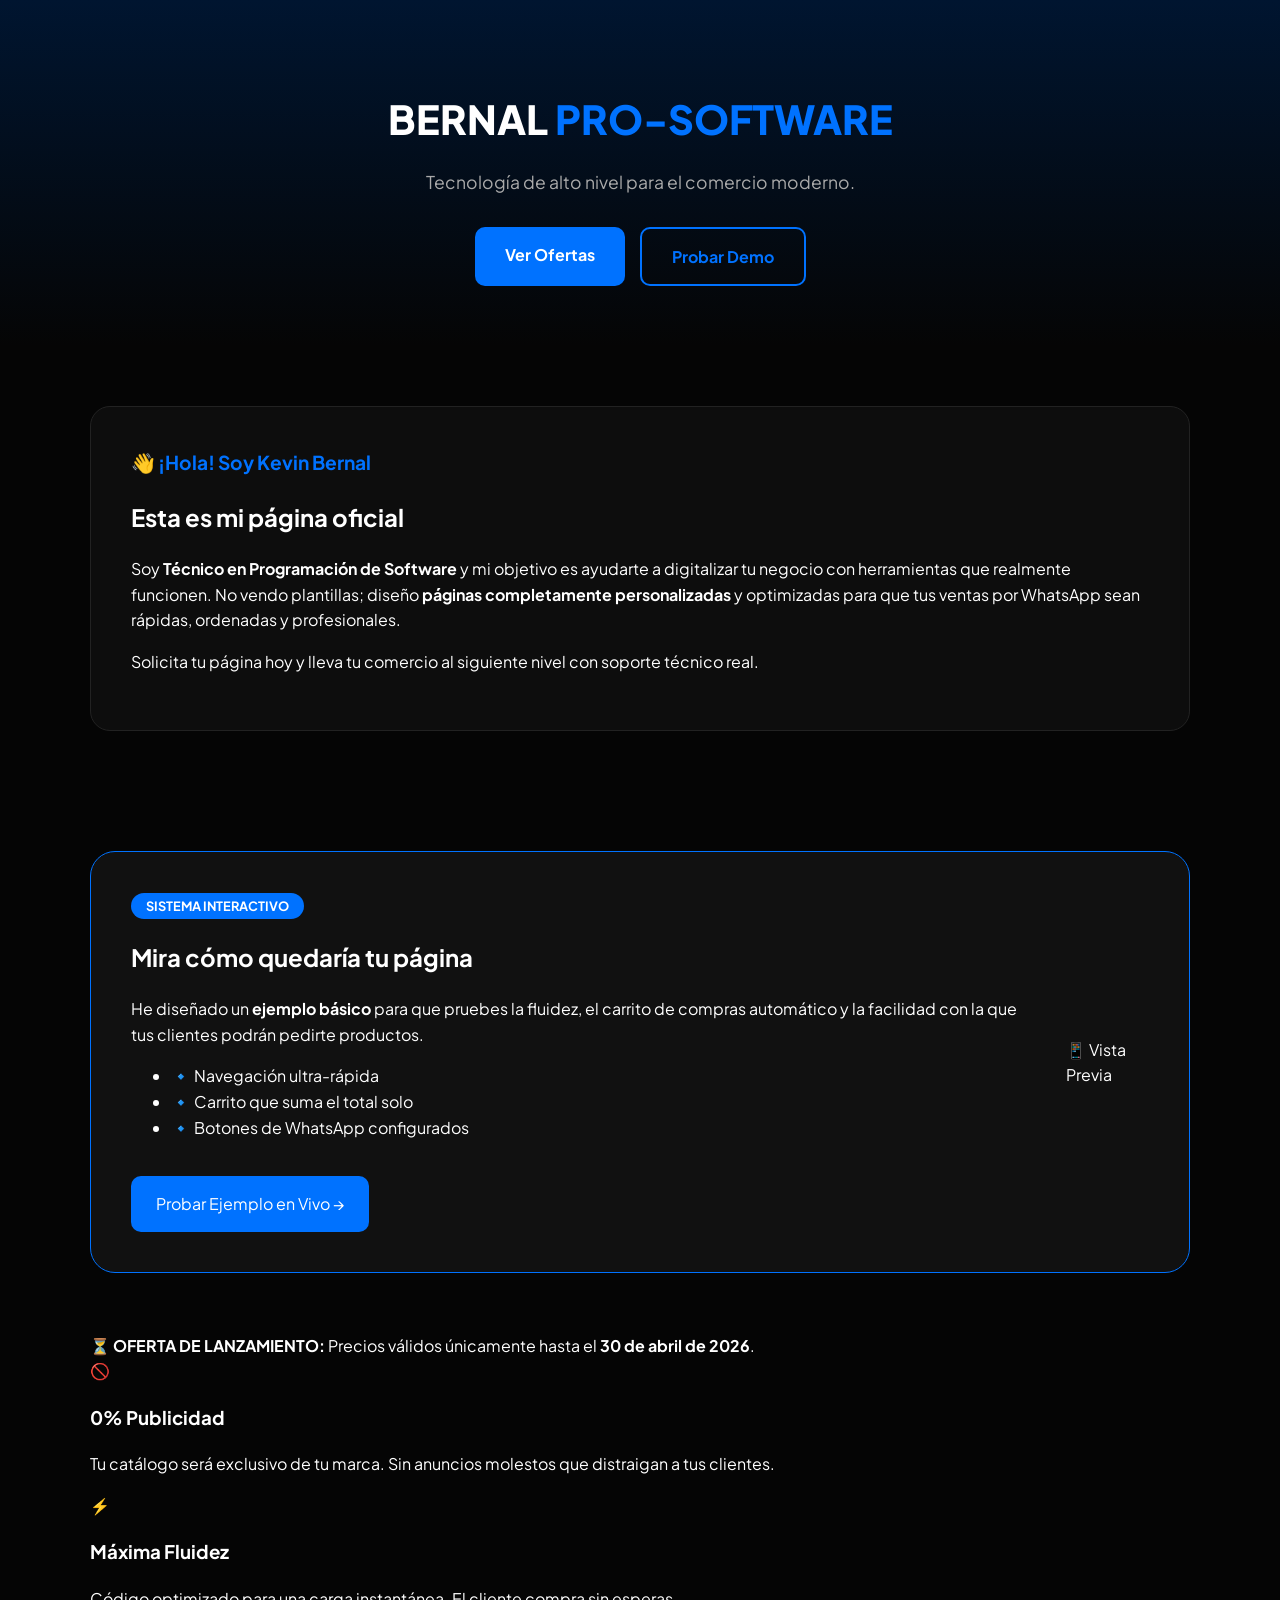
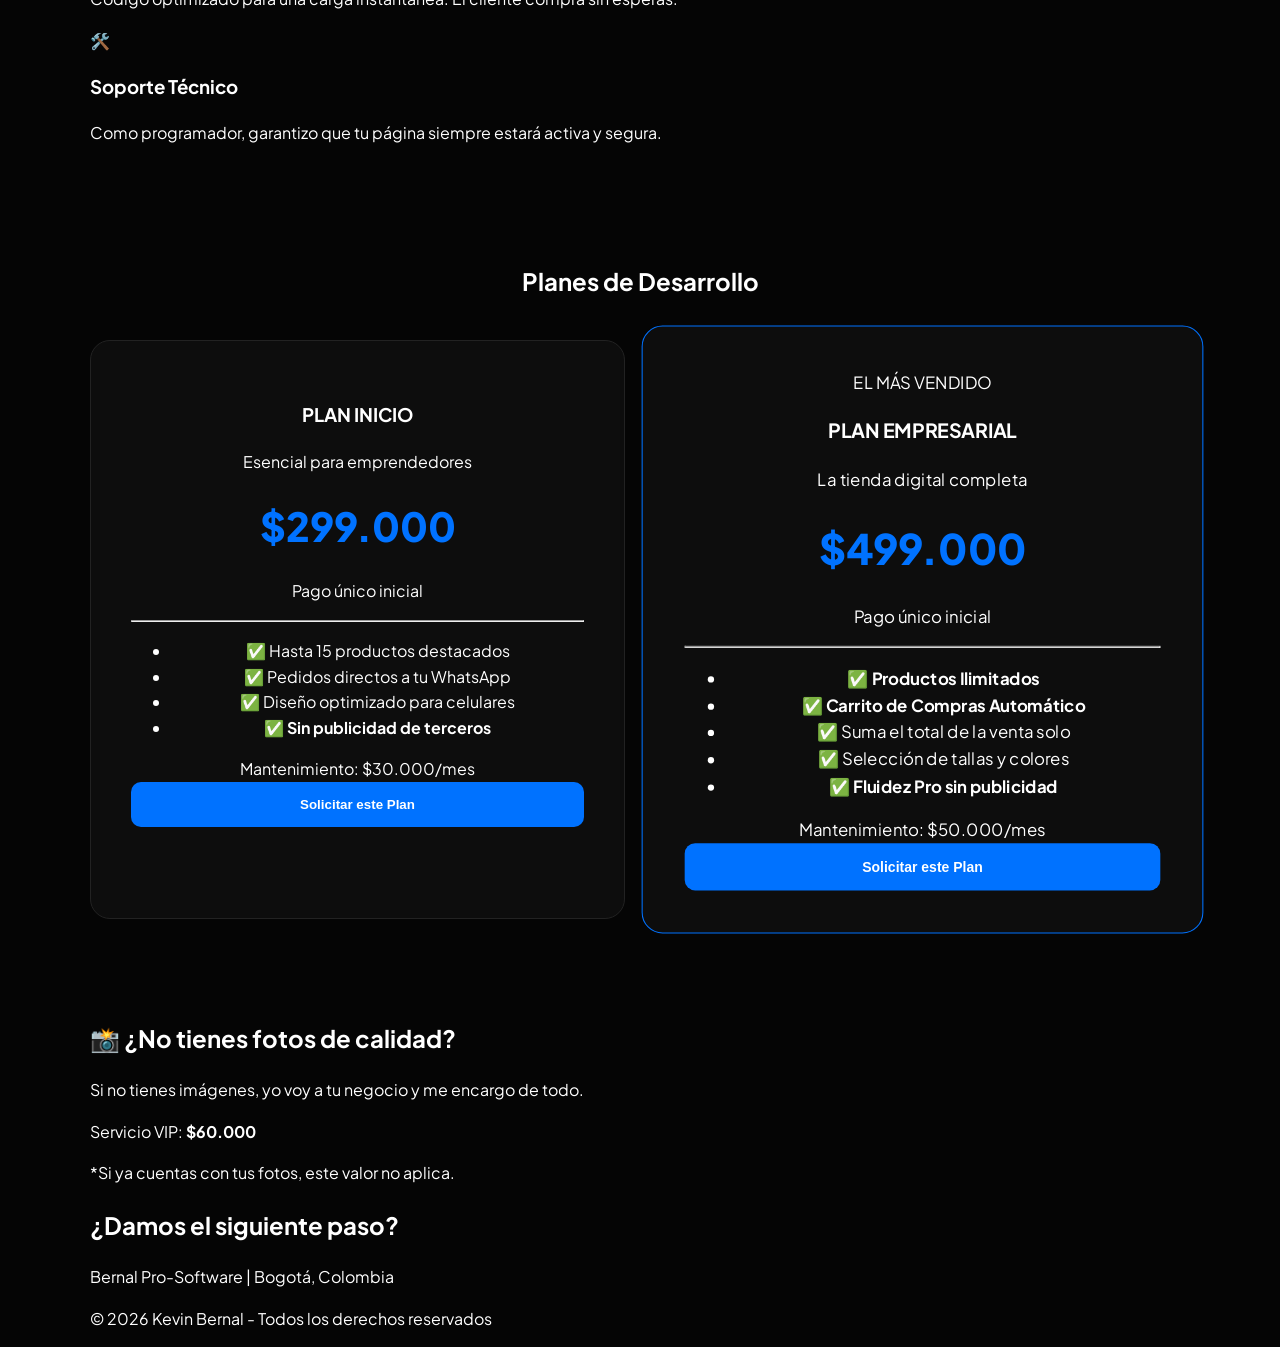
==== commit 583ea7c8: "Update index.html" ====
--- a/index.html
+++ b/index.html
@@ -3,7 +3,7 @@
 <head>
     <meta charset="UTF-8">
     <meta name="viewport" content="width=device-width, initial-scale=1.0">
-    <title>Bernal Pro-Software | Catálogos Profesionales</title>
+    <title>Bernal Pro-Software | Catálogos Digitales Profesionales</title>
     <link rel="stylesheet" href="style.css">
     <link href="https://fonts.googleapis.com/css2?family=Plus+Jakarta+Sans:wght@400;600;800&display=swap" rel="stylesheet">
 </head>
@@ -23,9 +23,12 @@
     <section id="perfil-profesional">
         <div class="container">
             <div class="perfil-card">
-                <span class="saludo">👋 ¡Hola! Soy Kevin Bernal</span>
-                <h2>Esta es mi página oficial</h2>
-                <p>Soy <strong>Técnico en Programación de Software</strong>. Diseño páginas personalizadas para que tus ventas por WhatsApp sean rápidas y profesionales.</p>
+                <div class="perfil-info">
+                    <span class="saludo">👋 ¡Hola! Soy Kevin Bernal</span>
+                    <h2>Esta es mi página oficial</h2>
+                    <p>Soy <strong>Técnico en Programación de Software</strong> y mi objetivo es ayudarte a digitalizar tu negocio con herramientas que realmente funcionen. No vendo plantillas; diseño <strong>páginas completamente personalizadas</strong> y optimizadas para que tus ventas por WhatsApp sean rápidas, ordenadas y profesionales.</p>
+                    <p class="p-destacado">Solicita tu página hoy y lleva tu comercio al siguiente nivel con soporte técnico real.</p>
+                </div>
             </div>
         </div>
     </section>
@@ -34,10 +37,50 @@
         <div class="container">
             <div class="demo-wrapper">
                 <div class="demo-texto">
-                    <span class="badge-nuevo">INTERACTIVO</span>
-                    <h2>Prueba una tienda real</h2>
-                    <p>He preparado este ejemplo para que veas el carrito de compras en acción.</p>
-                    <a href="demo-moda/index.html" class="btn-ver-demo-principal">Probar Demo →</a>
+                    <span class="badge-nuevo">SISTEMA INTERACTIVO</span>
+                    <h2>Mira cómo quedaría tu página</h2>
+                    <p>He diseñado un <strong>ejemplo básico</strong> para que pruebes la fluidez, el carrito de compras automático y la facilidad con la que tus clientes podrán pedirte productos.</p>
+                    <ul class="puntos-clave">
+                        <li>🔹 Navegación ultra-rápida</li>
+                        <li>🔹 Carrito que suma el total solo</li>
+                        <li>🔹 Botones de WhatsApp configurados</li>
+                    </ul>
+                    <a href="demo-moda/index.html" class="btn-ver-demo-principal">Probar Ejemplo en Vivo →</a>
+                </div>
+                <div class="demo-visual">
+                    <div class="mockup-pantalla">
+                        <span>📱 Vista Previa</span>
+                    </div>
+                </div>
+            </div>
+        </div>
+    </section>
+
+    <section id="lanzamiento-aviso">
+        <div class="container">
+            <div class="banner-urgencia">
+                <span class="reloj">⏳</span> <strong>OFERTA DE LANZAMIENTO:</strong> Precios válidos únicamente hasta el <strong>30 de abril de 2026</strong>.
+            </div>
+        </div>
+    </section>
+
+    <section id="ventajas">
+        <div class="container">
+            <div class="grid-ventajas">
+                <div class="v-card">
+                    <span class="v-icon">🚫</span>
+                    <h3>0% Publicidad</h3>
+                    <p>Tu catálogo será exclusivo de tu marca. Sin anuncios molestos que distraigan a tus clientes.</p>
+                </div>
+                <div class="v-card">
+                    <span class="v-icon">⚡</span>
+                    <h3>Máxima Fluidez</h3>
+                    <p>Código optimizado para una carga instantánea. El cliente compra sin esperas.</p>
+                </div>
+                <div class="v-card">
+                    <span class="v-icon">🛠️</span>
+                    <h3>Soporte Técnico</h3>
+                    <p>Como programador, garantizo que tu página siempre estará activa y segura.</p>
                 </div>
             </div>
         </div>
@@ -45,16 +88,39 @@
 
     <section id="planes">
         <div class="container">
-            <h2>Planes de Desarrollo</h2>
+            <h2 class="titulo-seccion">Planes de Desarrollo</h2>
             <div class="grid-precios">
                 <div class="card-precio">
                     <h3>PLAN INICIO</h3>
+                    <p class="sub-titulo">Esencial para emprendedores</p>
                     <div class="monto">$299.000</div>
+                    <p class="pago-unico">Pago único inicial</p>
+                    <hr>
+                    <ul class="check-list">
+                        <li>✅ Hasta 15 productos destacados</li>
+                        <li>✅ Pedidos directos a tu WhatsApp</li>
+                        <li>✅ Diseño optimizado para celulares</li>
+                        <li>✅ <b>Sin publicidad de terceros</b></li>
+                    </ul>
+                    <div class="mantenimiento">Mantenimiento: $30.000/mes</div>
                     <button class="btn-comprar" onclick="abrirModal('PLAN INICIO')">Solicitar este Plan</button>
                 </div>
+
                 <div class="card-precio destacado">
+                    <div class="tag-pro">EL MÁS VENDIDO</div>
                     <h3>PLAN EMPRESARIAL</h3>
+                    <p class="sub-titulo">La tienda digital completa</p>
                     <div class="monto">$499.000</div>
+                    <p class="pago-unico">Pago único inicial</p>
+                    <hr>
+                    <ul class="check-list">
+                        <li>✅ <b>Productos Ilimitados</b></li>
+                        <li>✅ <b>Carrito de Compras Automático</b></li>
+                        <li>✅ Suma el total de la venta solo</li>
+                        <li>✅ Selección de tallas y colores</li>
+                        <li>✅ <b>Fluidez Pro sin publicidad</b></li>
+                    </ul>
+                    <div class="mantenimiento">Mantenimiento: $50.000/mes</div>
                     <button class="btn-comprar" onclick="abrirModal('PLAN EMPRESARIAL')">Solicitar este Plan</button>
                 </div>
             </div>
@@ -63,14 +129,35 @@
 
     <div id="modalContacto" class="modal">
         <div class="modal-content">
-            <h3>¡Hola! Soy Kevin</h3>
-            <p>Escribe tu nombre para atenderte:</p>
-            <input type="text" id="nombreCliente" placeholder="Tu nombre">
+            <span class="close" onclick="cerrarModal()">&times;</span>
+            <div class="modal-header">
+                <h3>¡Hola! Soy Kevin</h3>
+                <p>Dime tu nombre para atenderte personalmente:</p>
+            </div>
+            <input type="text" id="nombreCliente" placeholder="Tu nombre completo" required>
             <input type="hidden" id="planElegido">
-            <button class="btn-comprar" onclick="enviarWhatsApp()">Ir a WhatsApp ✅</button>
-            <p onclick="cerrarModal()" style="color:red; cursor:pointer; margin-top:10px;">Cerrar</p>
+            <button class="btn-enviar" onclick="enviarWhatsApp()">Continuar al WhatsApp ✅</button>
         </div>
     </div>
+
+    <section id="fotos">
+        <div class="container">
+            <div class="foto-box">
+                <h2>📸 ¿No tienes fotos de calidad?</h2>
+                <p>Si no tienes imágenes, yo voy a tu negocio y me encargo de todo.</p>
+                <div class="precio-foto">Servicio VIP: <strong>$60.000</strong></div>
+                <p class="nota-foto">*Si ya cuentas con tus fotos, este valor no aplica.</p>
+            </div>
+        </div>
+    </section>
+
+    <footer id="contacto">
+        <div class="container">
+            <h2>¿Damos el siguiente paso?</h2>
+            <p>Bernal Pro-Software | Bogotá, Colombia</p>
+            <p class="copy">© 2026 Kevin Bernal - Todos los derechos reservados</p>
+        </div>
+    </footer>
 
     <script src="script.js"></script>
 </body>
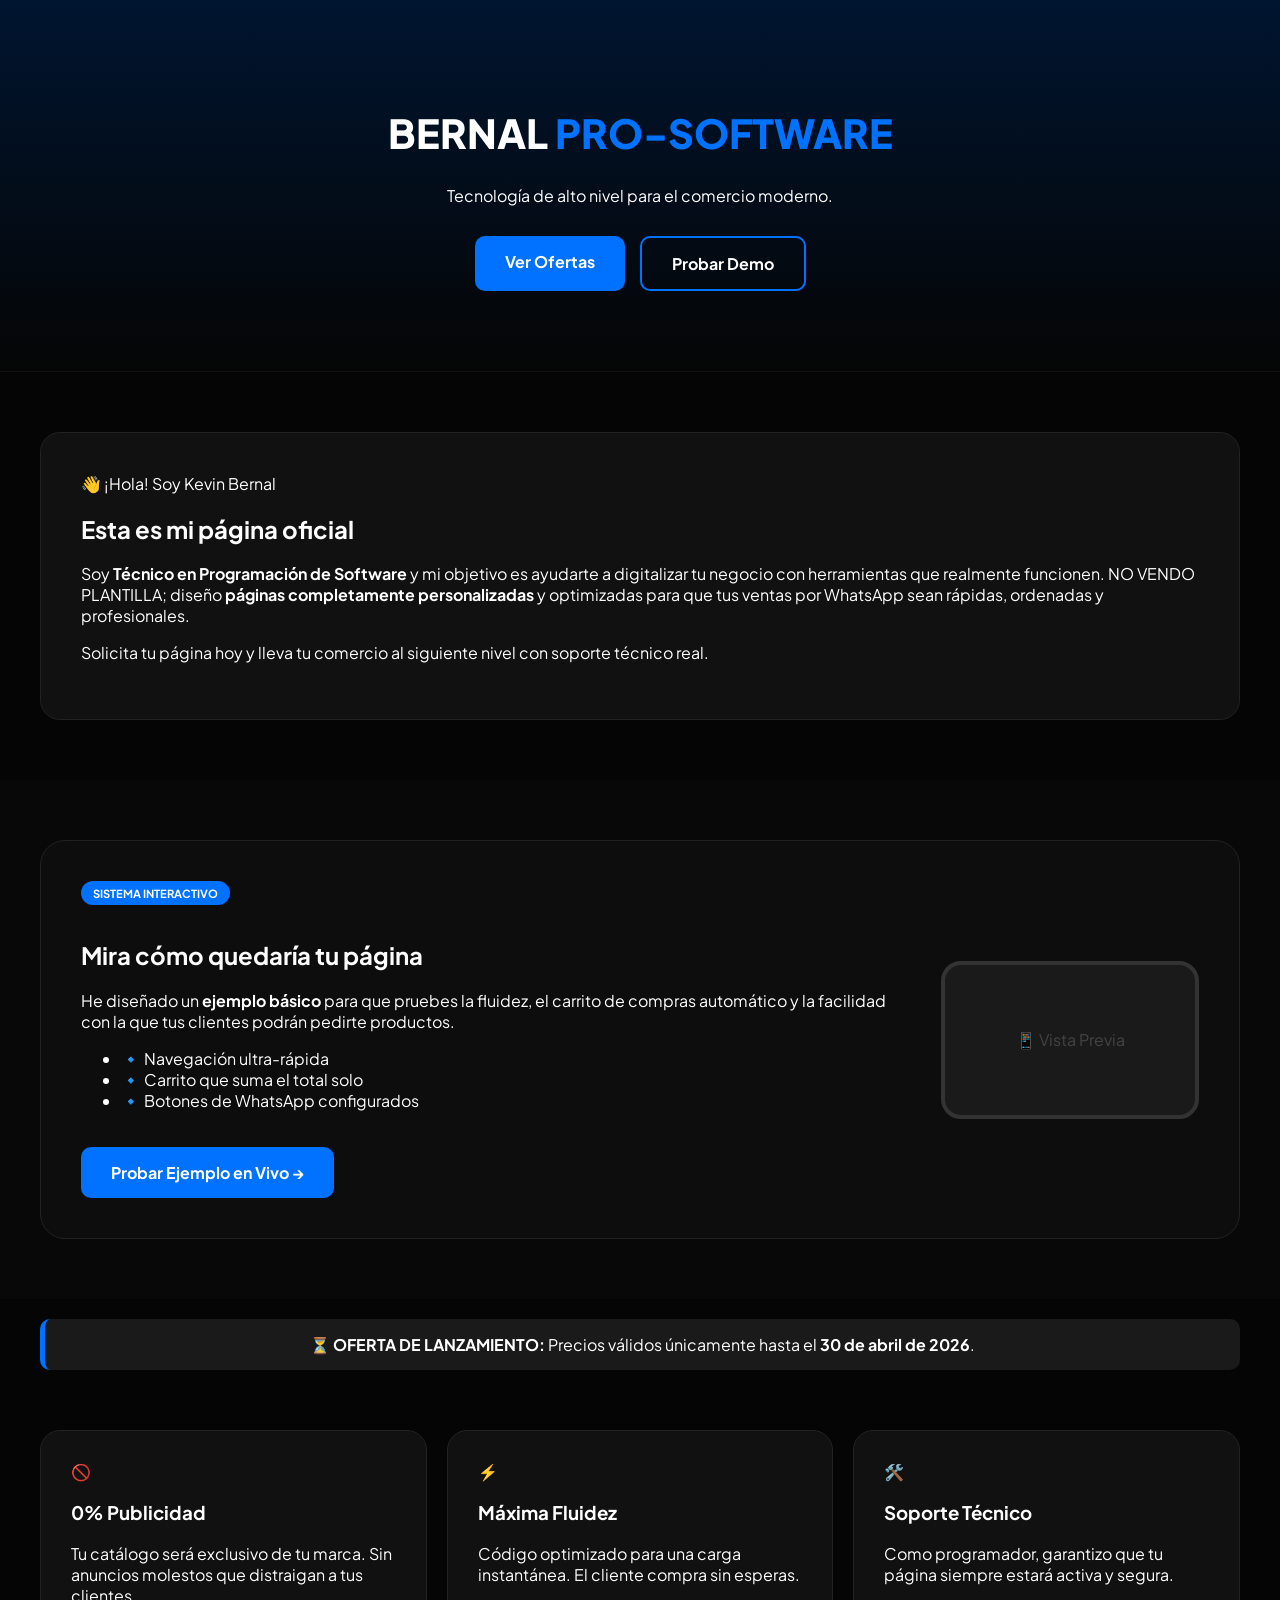
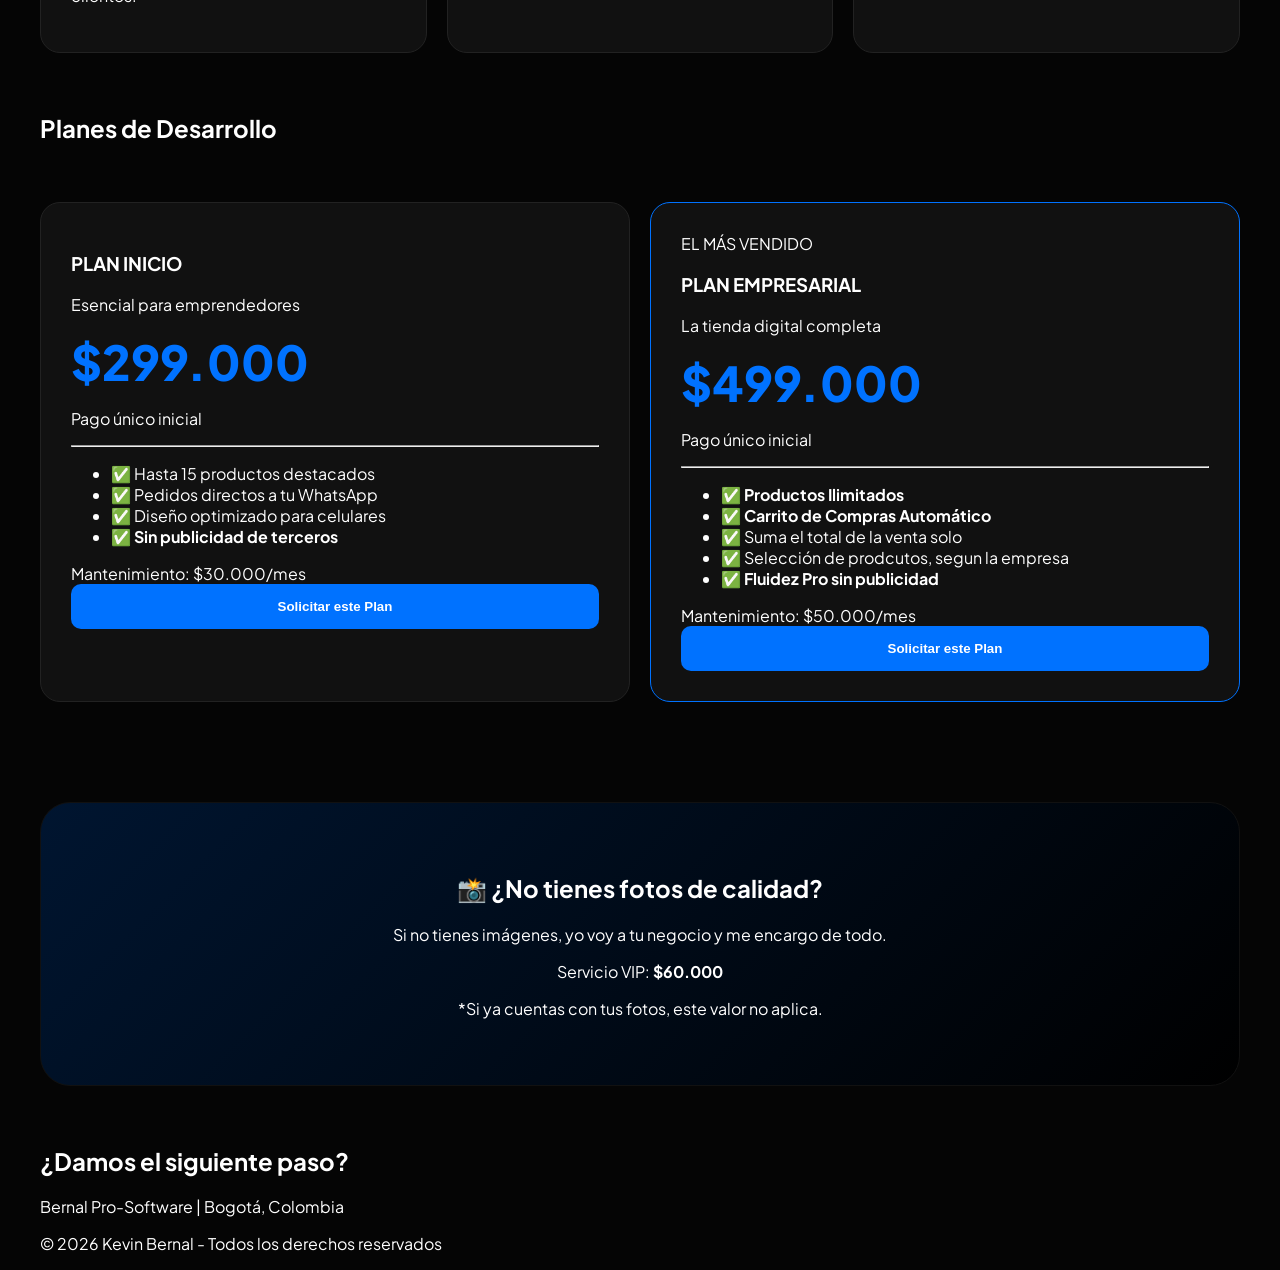
==== commit e7237c90: "Update index.html" ====
--- a/index.html
+++ b/index.html
@@ -26,7 +26,7 @@
                 <div class="perfil-info">
                     <span class="saludo">👋 ¡Hola! Soy Kevin Bernal</span>
                     <h2>Esta es mi página oficial</h2>
-                    <p>Soy <strong>Técnico en Programación de Software</strong> y mi objetivo es ayudarte a digitalizar tu negocio con herramientas que realmente funcionen. No vendo plantillas; diseño <strong>páginas completamente personalizadas</strong> y optimizadas para que tus ventas por WhatsApp sean rápidas, ordenadas y profesionales.</p>
+                    <p>Soy <strong>Técnico en Programación de Software</strong> y mi objetivo es ayudarte a digitalizar tu negocio con herramientas que realmente funcionen. NO VENDO PLANTILLA; diseño <strong>páginas completamente personalizadas</strong> y optimizadas para que tus ventas por WhatsApp sean rápidas, ordenadas y profesionales.</p>
                     <p class="p-destacado">Solicita tu página hoy y lleva tu comercio al siguiente nivel con soporte técnico real.</p>
                 </div>
             </div>
@@ -117,7 +117,7 @@
                         <li>✅ <b>Productos Ilimitados</b></li>
                         <li>✅ <b>Carrito de Compras Automático</b></li>
                         <li>✅ Suma el total de la venta solo</li>
-                        <li>✅ Selección de tallas y colores</li>
+                        <li>✅ Selección de prodcutos, segun la empresa</li>
                         <li>✅ <b>Fluidez Pro sin publicidad</b></li>
                     </ul>
                     <div class="mantenimiento">Mantenimiento: $50.000/mes</div>
--- a/style.css
+++ b/style.css
@@ -1,63 +1,45 @@
 :root {
     --negro: #050505;
-    --gris-oscuro: #0d0d0d;
+    --gris-card: #111111;
     --azul: #0072ff;
     --blanco: #ffffff;
     --texto-gris: #aaaaaa;
 }
 
-body {
-    font-family: 'Plus Jakarta Sans', sans-serif;
-    background-color: var(--negro);
-    color: var(--blanco);
-    margin: 0;
-    line-height: 1.6;
-}
-
-.container { max-width: 1100px; margin: 0 auto; padding: 0 20px; }
+body { font-family: 'Plus Jakarta Sans', sans-serif; background-color: var(--negro); color: var(--blanco); margin: 0; }
+.container { max-width: 1200px; margin: 0 auto; padding: 0 20px; }
 
 /* HEADER */
-header { padding: 60px 0; text-align: center; background: linear-gradient(to bottom, #001530, var(--negro)); }
-.logo { font-size: 2.5rem; font-weight: 800; margin-bottom: 10px; }
+header { padding: 80px 0; text-align: center; background: linear-gradient(to bottom, #001530, var(--negro)); border-bottom: 1px solid #111; }
+.logo { font-size: 2.5rem; font-weight: 800; }
 .logo span { color: var(--azul); }
-.tagline { color: var(--texto-gris); font-size: 1.1rem; }
+.hero-btns { margin-top: 30px; display: flex; justify-content: center; gap: 15px; }
+.btn-primary { background: var(--azul); color: white; padding: 15px 30px; border-radius: 10px; text-decoration: none; font-weight: bold; }
+.btn-secondary { border: 2px solid var(--azul); color: white; padding: 15px 30px; border-radius: 10px; text-decoration: none; font-weight: bold; }
 
-.hero-btns { margin-top: 30px; display: flex; justify-content: center; gap: 15px; }
-.btn-primary, .btn-secondary { padding: 15px 30px; border-radius: 10px; font-weight: bold; text-decoration: none; transition: 0.3s; }
-.btn-primary { background: var(--azul); color: white; }
-.btn-secondary { border: 2px solid var(--azul); color: var(--azul); }
+/* PERFIL Y LANZAMIENTO */
+#perfil-profesional { padding: 60px 0; }
+.perfil-card { background: var(--gris-card); padding: 40px; border-radius: 20px; border: 1px solid #222; }
+.banner-urgencia { background: #1a1a1a; padding: 15px; border-radius: 10px; border-left: 5px solid var(--azul); margin: 20px 0; text-align: center; }
 
-/* SECCIÓN PERFIL */
-#perfil-profesional { padding: 60px 0; }
-.perfil-card { background: var(--gris-oscuro); padding: 40px; border-radius: 20px; border: 1px solid #222; }
-.saludo { color: var(--azul); font-weight: bold; font-size: 1.2rem; }
+/* SECCIÓN DEMO */
+#demo-acceso { padding: 60px 0; background: #080808; }
+.demo-wrapper { display: flex; align-items: center; gap: 40px; background: #0d0d0d; padding: 40px; border-radius: 25px; border: 1px solid #222; }
+.badge-nuevo { background: var(--azul); color: white; padding: 5px 12px; border-radius: 20px; font-size: 0.7rem; font-weight: bold; display: inline-block; margin-bottom: 15px; }
+.btn-ver-demo-principal { background: var(--azul); color: white; padding: 15px 30px; border-radius: 10px; text-decoration: none; font-weight: bold; display: inline-block; margin-top: 20px; }
+.mockup-pantalla { width: 250px; height: 150px; background: #1a1a1a; border: 4px solid #333; border-radius: 20px; display: flex; align-items: center; justify-content: center; color: #444; }
 
-/* SECCIÓN DEMO (NUEVO) */
-#demo-acceso { padding: 60px 0; }
-.demo-wrapper { 
-    display: flex; align-items: center; gap: 40px; background: #111; 
-    padding: 40px; border-radius: 25px; border: 1px solid var(--azul); 
-}
-.badge-nuevo { background: var(--azul); color: white; padding: 5px 15px; border-radius: 20px; font-size: 0.8rem; font-weight: bold; }
-.btn-ver-demo-principal { 
-    background: var(--azul); color: white; padding: 15px 25px; 
-    border-radius: 10px; text-decoration: none; display: inline-block; margin-top: 20px; 
-}
+/* PLANES Y VENTAJAS */
+.grid-ventajas, .grid-precios { display: grid; grid-template-columns: repeat(auto-fit, minmax(300px, 1fr)); gap: 20px; padding: 40px 0; }
+.v-card, .card-precio { background: var(--gris-card); padding: 30px; border-radius: 20px; border: 1px solid #222; }
+.card-precio.destacado { border-color: var(--azul); transform: scale(1.05); }
+.monto { font-size: 3rem; color: var(--azul); font-weight: 800; margin: 15px 0; }
+.btn-comprar { width: 100%; padding: 15px; background: var(--azul); color: white; border: none; border-radius: 10px; font-weight: bold; cursor: pointer; }
 
-/* PLANES */
-#planes { padding: 80px 0; text-align: center; }
-.grid-precios { display: grid; grid-template-columns: repeat(auto-fit, minmax(300px, 1fr)); gap: 30px; margin-top: 40px; }
-.card-precio { background: var(--gris-oscuro); padding: 40px; border-radius: 20px; border: 1px solid #222; position: relative; }
-.card-precio.destacado { border-color: var(--azul); transform: scale(1.05); }
-.monto { font-size: 2.5rem; font-weight: 800; margin: 20px 0; color: var(--azul); }
-.btn-comprar { width: 100%; padding: 15px; background: var(--azul); color: white; border: none; border-radius: 10px; cursor: pointer; font-weight: bold; }
+/* MODAL Y FOTOS */
+.modal { display: none; position: fixed; z-index: 1000; left: 0; top: 0; width: 100%; height: 100%; background: rgba(0,0,0,0.9); }
+.modal-content { background: #111; margin: 10% auto; padding: 30px; width: 90%; max-width: 400px; border-radius: 20px; border: 1px solid var(--azul); }
+#nombreCliente { width: 100%; padding: 12px; margin: 15px 0; border-radius: 8px; border: 1px solid #333; background: #000; color: white; box-sizing: border-box; }
+.foto-box { background: linear-gradient(135deg, #001530, #000); padding: 50px; border-radius: 30px; text-align: center; border: 1px solid #111; margin: 60px 0; }
 
-/* MODAL */
-.modal { display: none; position: fixed; z-index: 1000; left: 0; top: 0; width: 100%; height: 100%; background: rgba(0,0,0,0.8); }
-.modal-content { background: #111; margin: 15% auto; padding: 30px; border-radius: 20px; width: 90%; max-width: 400px; text-align: center; }
-#nombreCliente { width: 90%; padding: 12px; margin: 20px 0; border-radius: 8px; border: 1px solid #333; background: #000; color: white; }
-
-@media (max-width: 768px) {
-    .demo-wrapper { flex-direction: column; text-align: center; }
-    .hero-btns { flex-direction: column; }
-}
+@media (max-width: 768px) { .demo-wrapper { flex-direction: column; text-align: center; } .mockup-pantalla { display: none; } }
